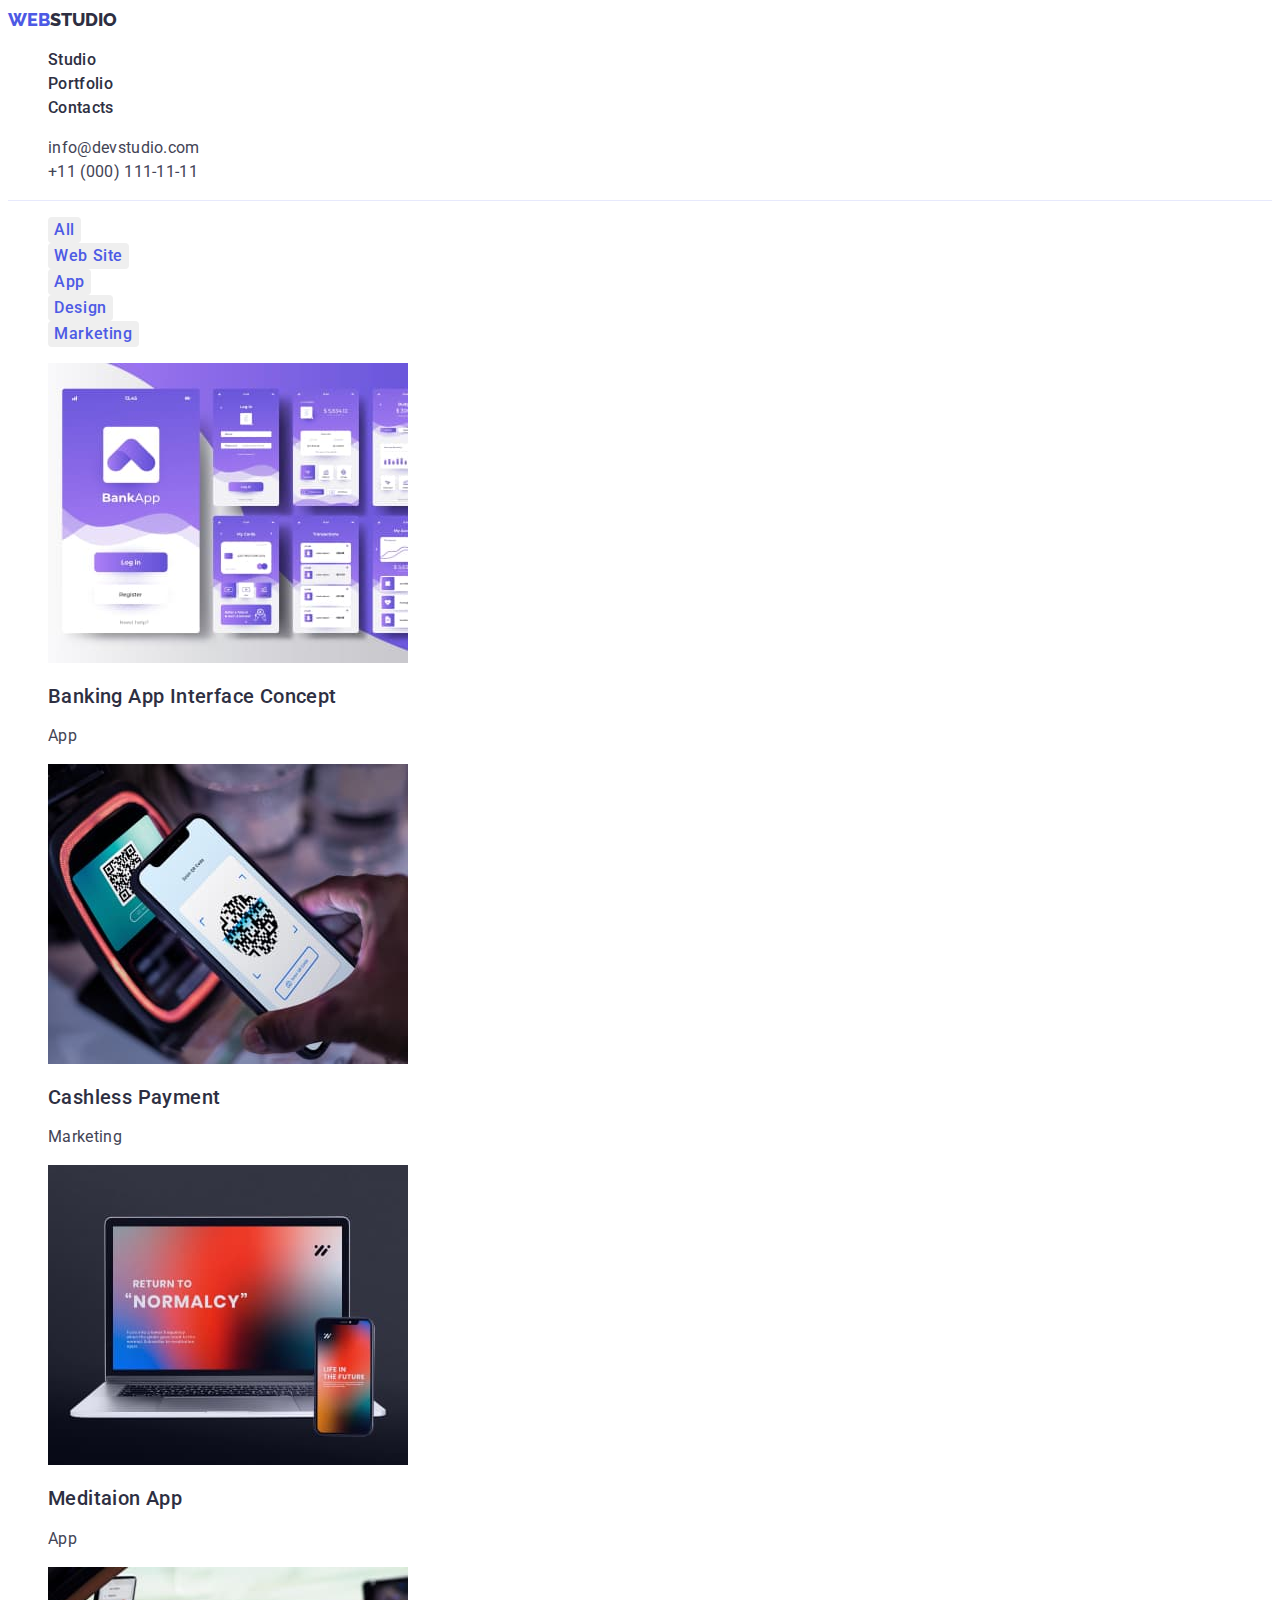
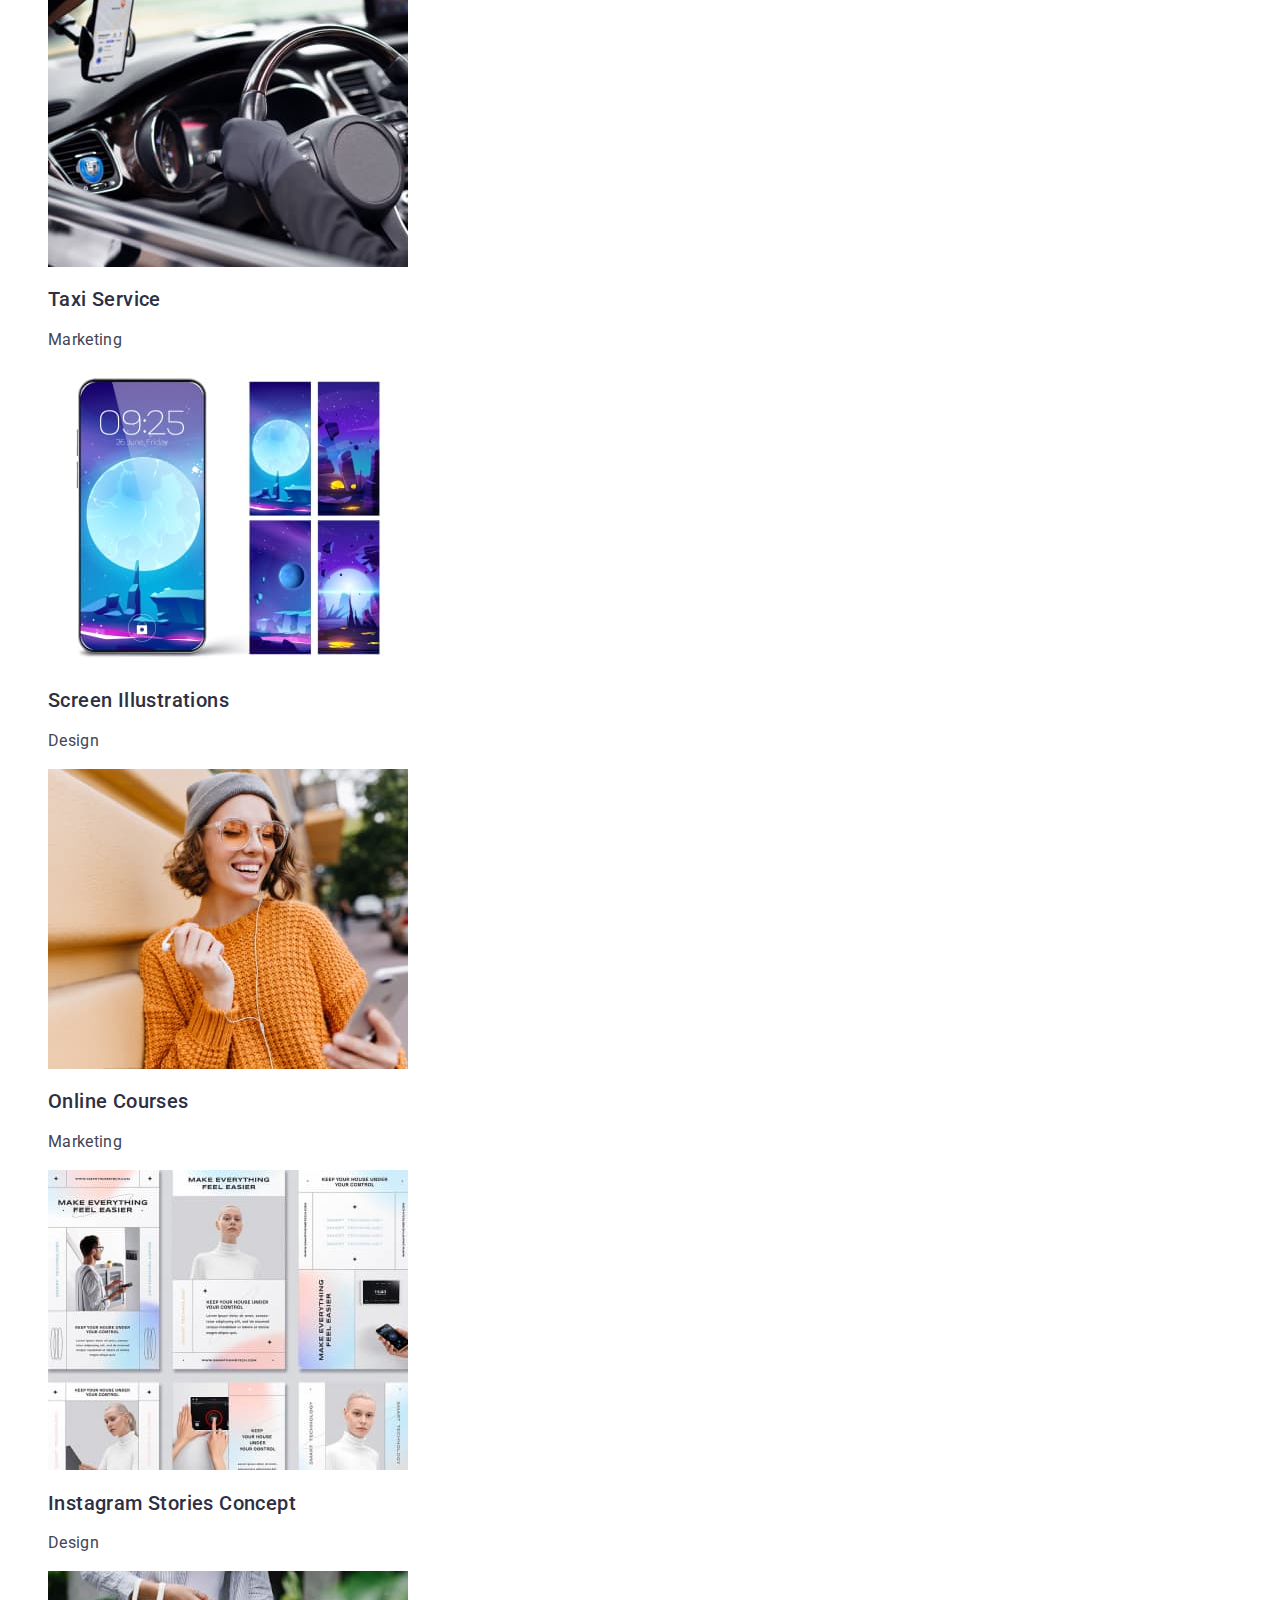
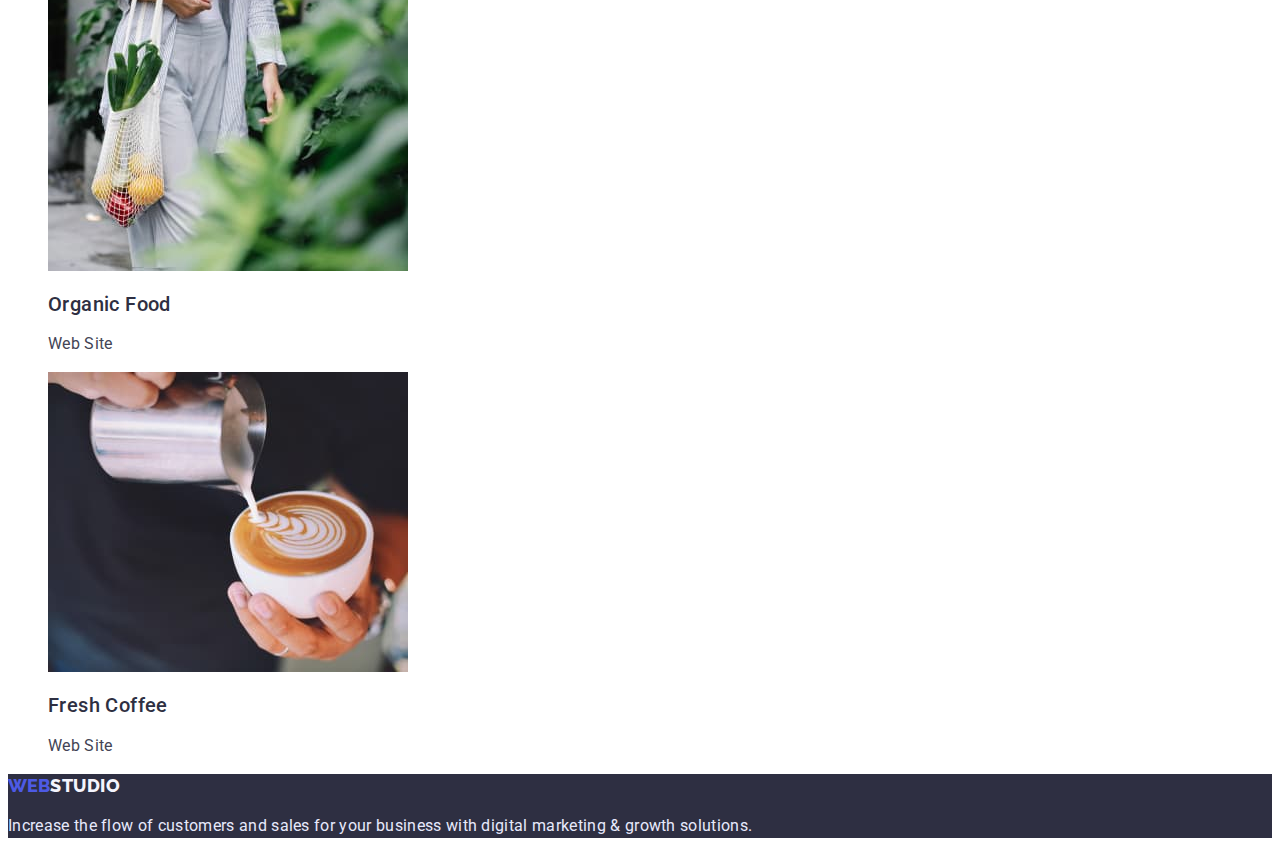
==== portfolio.html @ 705fbfa9 "Initial commit" ====
<!DOCTYPE html>
<html lang="en">
  <head>
    <meta charset="UTF-8" />
    <meta http-equiv="X-UA-Compatible" content="IE=edge" />
    <meta name="viewport" content="width=device-width, initial-scale=1.0" />

    <link rel="preconnect" href="https://fonts.googleapis.com" />
    <link rel="preconnect" href="https://fonts.gstatic.com" crossorigin />
    <link
      href="https://fonts.googleapis.com/css2?family=Raleway:wght@800&family=Roboto:wght@400;500;700;900&display=swap"
      rel="stylesheet"
    />
    <link rel="stylesheet" href="./css/styles.css" />
    <title>Portfolio</title>
  </head>
  <body>
    <header class="header-border">
      <nav>
        <a href="./index.html" class="logo-web"
          >Web<span class="logo-studio-color">Studio</span></a
        >
        <ul class="header-list">
          <li>
            <a href="./index.html" class="header-link">Studio</a>
          </li>
          <li><a href="./portfolio.html" class="header-link">Portfolio</a></li>
          <li><a href="" class="header-link">Contacts</a></li>
        </ul>
      </nav>
      <address>
        <ul class="adress-list">
          <li>
            <a href="mailto:info@devstudio.com" class="adress-link"
              >info@devstudio.com</a
            >
          </li>
          <li>
            <a href="tel:+110001111111" class="adress-link"
              >+11 (000) 111-11-11</a
            >
          </li>
        </ul>
      </address>
    </header>
    <main>
      <section class="portfolio-section">
        <h1 class="visually-hidden">portfolio-main-page</h1>
        <ul class="portfolio-filtr">
          <li><button type="button" class="portfolio-button">All</button></li>
          <li>
            <button type="button" class="portfolio-button">Web Site</button>
          </li>
          <li><button type="button" class="portfolio-button">App</button></li>
          <li>
            <button type="button" class="portfolio-button">Design</button>
          </li>
          <li>
            <button type="button" class="portfolio-button">Marketing</button>
          </li>
        </ul>
        <!-- portfolio images -->
        <ul class="portfolio-images-list">
          <li>
            <a href="" class="portfolio-images">
              <img src="./images/banking-app.jpg" alt="BankApp" width="360" />
              <h2 class="card-title">Banking App Interface Concept</h2>
              <p class="article-text">App</p>
            </a>
          </li>
          <li>
            <a href="" class="portfolio-images">
              <img
                src="./images/cashless-payment.jpg"
                alt="PaymentApp"
                width="360"
              />
              <h2 class="card-title">Cashless Payment</h2>
              <p class="article-text">Marketing</p></a
            >
          </li>
          <li>
            <a href="" class="portfolio-images"
              ><img
                src="./images/Meditaion-app.jpg"
                alt="mobile-and-laptop-app"
                width="360"
              />
              <h2 class="card-title">Meditaion App</h2>
              <p class="article-text">App</p>
            </a>
          </li>
          <li>
            <a href="" class="portfolio-images">
              <img
                src="./images/taxi-service.jpg"
                alt="taxi-driver"
                width="360"
              />
              <h2 class="card-title">Taxi Service</h2>
              <p class="article-text">Marketing</p></a
            >
          </li>
          <li>
            <a href="" class="portfolio-images"
              ><img
                src="./images/screen-illustrations.jpg"
                alt="Illustrations"
                width="360"
              />
              <h2 class="card-title">Screen Illustrations</h2>
              <p class="article-text">Design</p></a
            >
          </li>
          <li>
            <a href="" class="portfolio-images">
              <img
                src="./images/online-courses.jpg"
                alt="happy woman"
                width="360"
              />
              <h2 class="card-title">Online Courses</h2>
              <p class="article-text">Marketing</p></a
            >
          </li>
          <li>
            <a href="" class="portfolio-images"
              ><img
                src="./images/instagram-stories.jpg"
                alt="stories-concept"
                width="360"
              />
              <h2 class="card-title">Instagram Stories Concept</h2>
              <p class="article-text">Design</p>
            </a>
          </li>
          <li>
            <a href="" class="portfolio-images"
              ><img
                src="./images/organic-food.jpg"
                alt="fresh-food"
                width="360"
              />
              <h2 class="card-title">Organic Food</h2>
              <p class="article-text">Web Site</p>
            </a>
          </li>
          <li>
            <a href="" class="portfolio-images"
              ><img
                src="./images/fresh-coffee.jpg"
                alt="fresh-coffee"
                width="360"
              />
              <h2 class="card-title">Fresh Coffee</h2>
              <p class="article-text">Web Site</p>
            </a>
          </li>
        </ul>
      </section>
    </main>
    <footer class="footer">
      <a href="./index.html" class="logo-web"
        >Web<span class="footer-logo-studio-color">Studio</span></a
      >
      <p class="footer-text">
        Increase the flow of customers and sales for your business with digital
        marketing & growth solutions.
      </p>
    </footer>
  </body>
</html>
---- css/styles.css ----
:root{ --body-bg-color:#FFFFFF; 
    --main-text-color:#2E2F42;
    --text-color:#434455;
    --brand-color:#4D5AE5;
    --hover-color:#404BBF;
    --border-color:#E7E9FC;
    --white-text-color: #E7E9FC;
    --second-background-color:#2E2F42;
    --our-team-bg-color:#F4F4FD;
    --brand-color-white:#F4F4FD;
}

.header-border{
    border-bottom: 1px solid var(--border-color);}
.logo-studio-color{color:var(--main-text-color);}
.logo-web{ font-family: 'Raleway',sans-serif;
    font-weight: 800;
    font-size: 18px;
    line-height: 1.33;
    color:var(--brand-color);
text-decoration: none;
text-transform: uppercase;}

.header-link {
    font-weight: 500;
    font-size: 16px;
    line-height:1.5;
letter-spacing: 0.02em;
color:var(--main-text-color);
 text-decoration: none;
}
.header-list{
    list-style-type: none;
}
.header-link:hover,:focus{color:var(--hover-color);}
/* main styles */
body{background-color:var(--body-bg-color);
    color:var(--main-text-color);
    font-family: 'Roboto', sans-serif;

}
.adress-link{
    font-style: normal;
    text-decoration: none;
    font-weight:400;
    font-size:16px;
    line-height:1.5;
color:var(--text-color);
letter-spacing: 0.02em;
}
.adress-list{list-style-type: none;}

.adress-link:hover,:focus{color:var(--hover-color);}

.portfolio-filtr{
list-style: none;
}
.portfolio-button{ font-family: inherit;
        font-weight: 500;
        font-size: 16px;
        line-height: 1.5;
        color:var(--brand-color);
        border: 1px solid color:var(--border-color);
            border-radius:4px;
            letter-spacing: 0.04em;

 }
 .portfolio-button:hover{background-color:var(--hover-color);
color:var(--body-bg-color);
cursor: pointer;}
.portfolio-button:focus{ background-color: var(--hover-color);
    color: var(--body-bg-color)

}
.portfolio-images-list{ list-style: none;
}
.portfolio-images {
    background: var(--body-bg-color);
    width: 360px;
    letter-spacing: 0.02em;
    text-decoration: none;
    
}

.footer{background-color: var(--second-background-color);
   
}
.footer-text{
    font-size: 16px;
    line-height:1.5;
letter-spacing: 0.02em;
color: var(--white-text-color);}
.footer-logo-studio-color{
    font-family: 'Raleway'sans-serif;
        font-weight: 800;
        font-size: 18px;
        line-height: 1.16;
        letter-spacing: 0.03em;
            text-transform: uppercase;
            color:var(--brand-color-white)
}
.social-links:hover{color:var(--hover-color);}
.hero-section{
    font-weight: 700;
    font-size: 56px;
    line-height:1.07;
color:var(--body-bg-color);
letter-spacing: 0.02em;
background:var(--second-background-color);
}
.order-button{
    background-color:var(--brand-color);
    border-radius: 4px;
    font-weight: 500;
        font-size: 16px;
        line-height:1.5;
        color: var(--body-bg-color);
        cursor: pointer;
        font-family: inherit;

}
.order-button:hover{background: var(--hover-color);}
.section-items{list-style: none;}
.card-title{font-weight: 500;
    font-size: 20px;
    line-height:1.2;
letter-spacing: 0.02em;
color:var(--main-text-color);

}
.article-text{
        font-size: 16px;
        line-height:1.5;
        color:var(--text-color);
        letter-spacing: 0.02em;
        
}
.section-title{
    font-weight: 700;
        font-size: 36px;
        line-height: 1.11;
        text-transform: capitalize;
        letter-spacing: 0.02em;
}
.section-our-team{ background-color:var(--our-team-bg-color)}
.team-items{
    background-color: var(--body-bg-color);
    box-shadow: 0px 1px 6px rgba(46, 47, 66, 0.08), 0px 1px 1px rgba(46, 47, 66, 0.16), 0px 2px 1px rgba(46, 47, 66, 0.08);
        border-radius: 0px 0px 4px 4px;
}
.visually-hidden{
position: absolute;
    white-space: nowrap;
    width: 1px;
    height: 1px;
    overflow: hidden;
    border: 0;
    padding: 0;
    clip: rect(0 0 0 0);
    clip-path: inset(50%);
    margin: -1px;
}
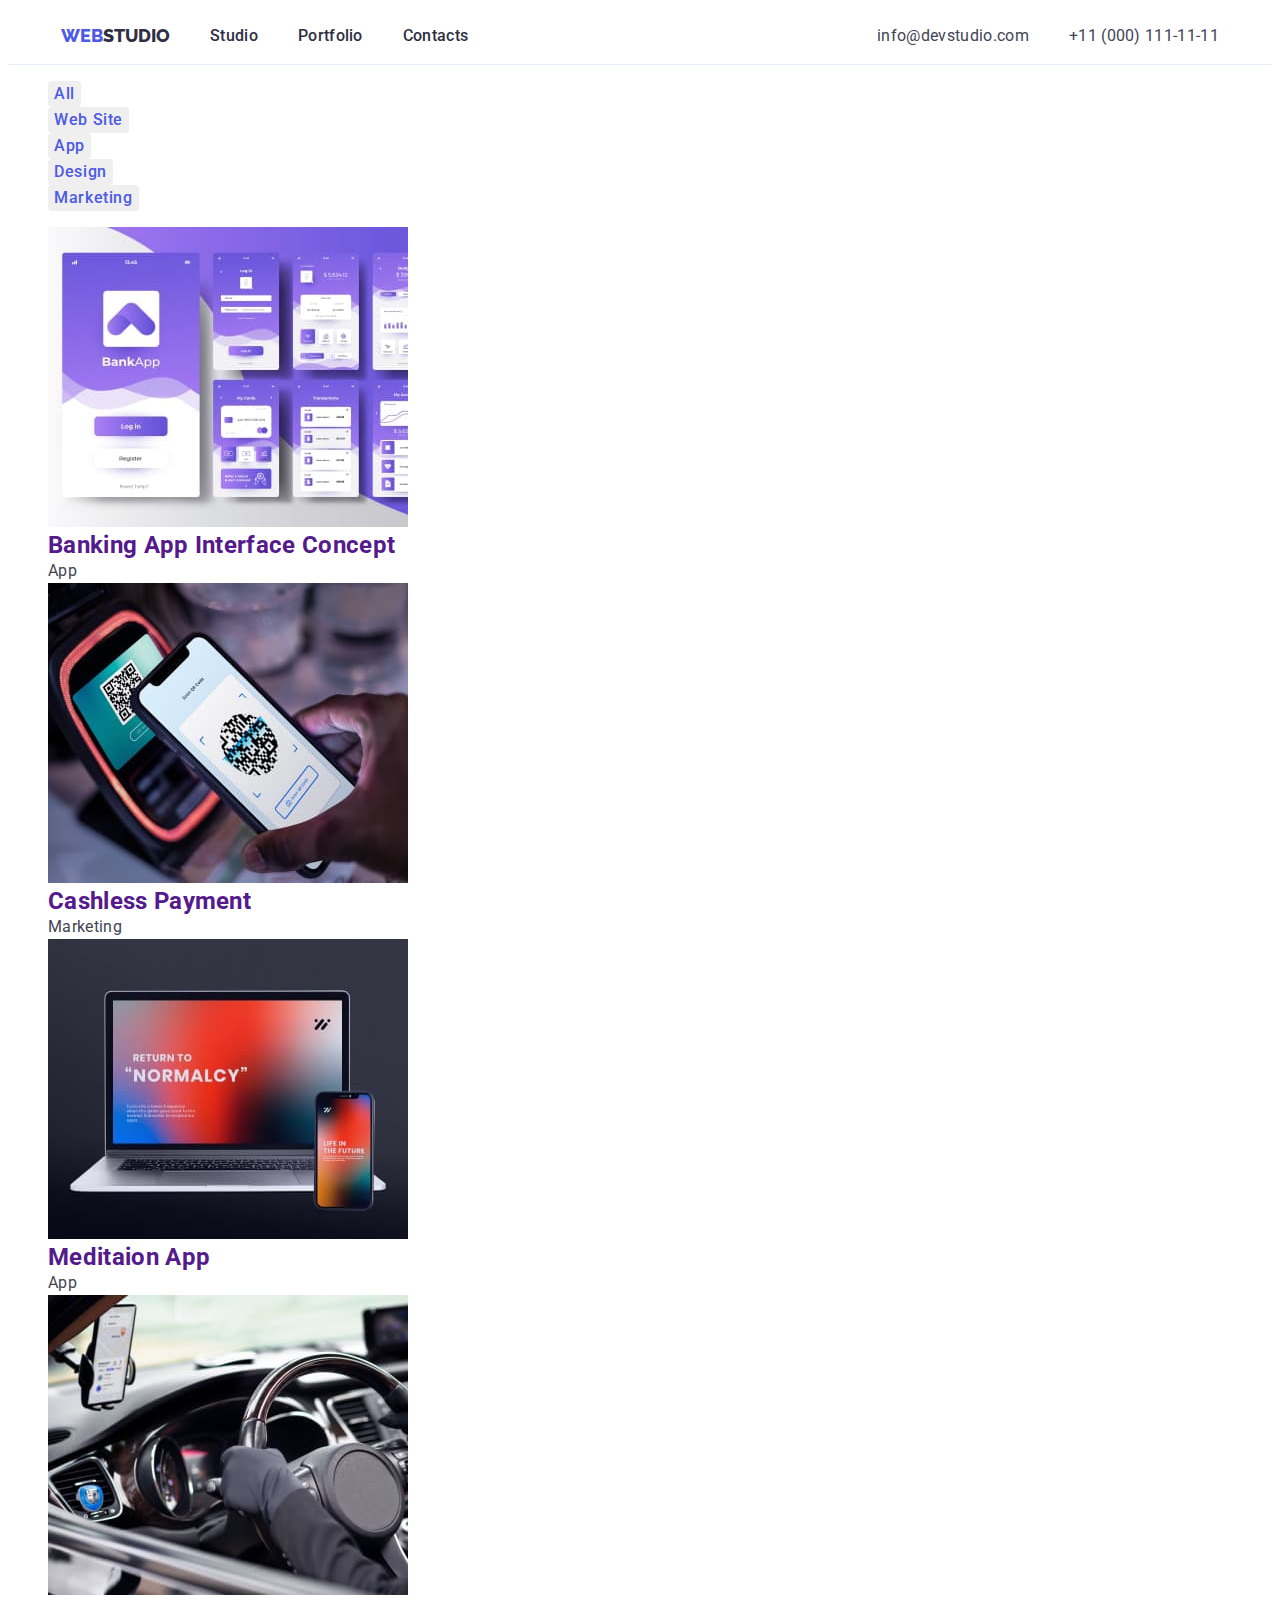
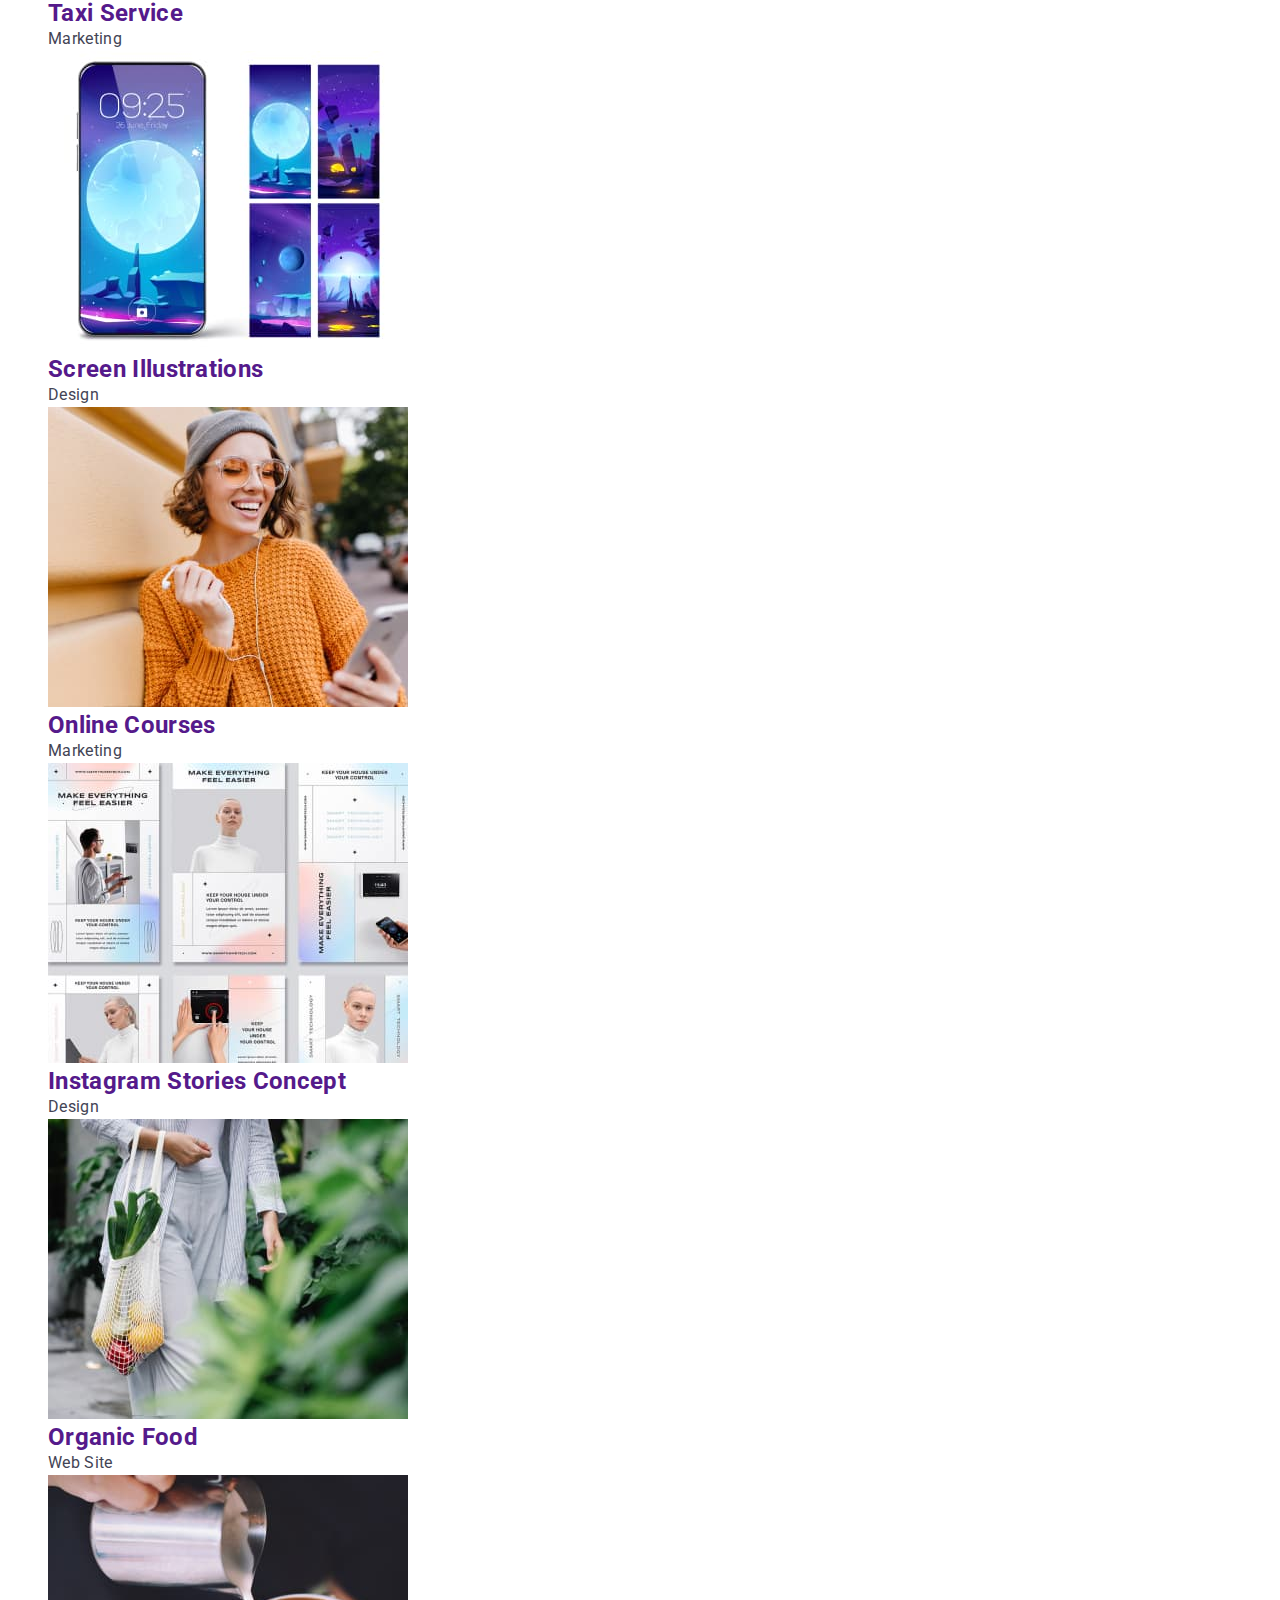
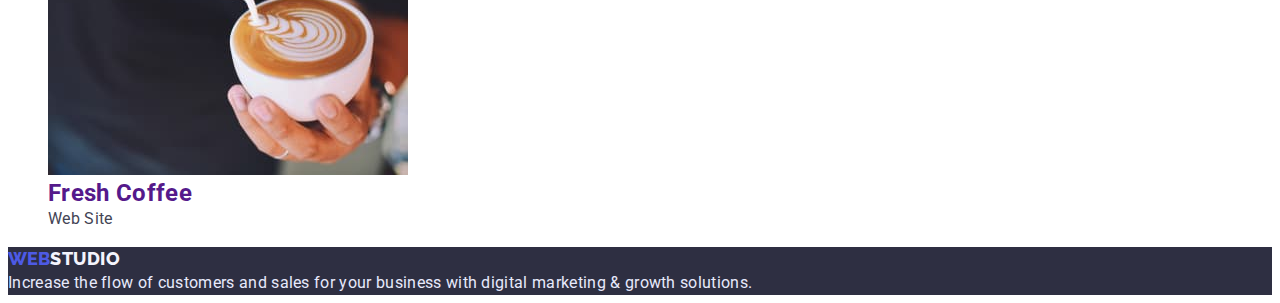
==== commit 464eab84: "new" ====
--- a/portfolio.html
+++ b/portfolio.html
@@ -11,37 +11,41 @@
       href="https://fonts.googleapis.com/css2?family=Raleway:wght@800&family=Roboto:wght@400;500;700;900&display=swap"
       rel="stylesheet"
     />
+    <link
+      rel="stylesheet"
+      href="https://cdnjs.cloudflare.com/ajax/libs/modern-normalize/1.1.0/modern-normalize.min.css"
+      integrity="sha512-wpPYUAdjBVSE4KJnH1VR1HeZfpl1ub8YT/NKx4PuQ5NmX2tKuGu6U/JRp5y+Y8XG2tV+wKQpNHVUX03MfMFn9Q=="
+      crossorigin="anonymous"
+      referrerpolicy="no-referrer"
+    />
     <link rel="stylesheet" href="./css/styles.css" />
     <title>Portfolio</title>
   </head>
   <body>
     <header class="header-border">
-      <nav>
-        <a href="./index.html" class="logo-web"
+      <nav class="container main-nav"> 
+                <a href="./index.html" class="logo-web"
           >Web<span class="logo-studio-color">Studio</span></a
         >
         <ul class="header-list">
-          <li>
+          <li class="item">
             <a href="./index.html" class="header-link">Studio</a>
           </li>
-          <li><a href="./portfolio.html" class="header-link">Portfolio</a></li>
-          <li><a href="" class="header-link">Contacts</a></li>
+          <li class="item"><a href="./portfolio.html" class="header-link">Portfolio</a></li>
+          <li class="item"><a href="" class="header-link">Contacts</a></li>
         </ul>
+        <!-- <address class="adress-link"> -->
+          <ul class="adress-list">
+            <li class="item">
+              <a href="mailto:info@devstudio.com" class="adress-link">info@devstudio.com</a>
+            </li>
+            <li class="item">
+              <a href="tel:+110001111111" class="adress-link">+11 (000) 111-11-11</a>
+            </li>
+          </ul>
+        <!-- </address> -->
       </nav>
-      <address>
-        <ul class="adress-list">
-          <li>
-            <a href="mailto:info@devstudio.com" class="adress-link"
-              >info@devstudio.com</a
-            >
-          </li>
-          <li>
-            <a href="tel:+110001111111" class="adress-link"
-              >+11 (000) 111-11-11</a
-            >
-          </li>
-        </ul>
-      </address>
+      
     </header>
     <main>
       <section class="portfolio-section">
--- a/css/styles.css
+++ b/css/styles.css
@@ -9,7 +9,16 @@
     --our-team-bg-color:#F4F4FD;
     --brand-color-white:#F4F4FD;
 }
-
+h1,h2,h3,h4,h4,h6,p,a{
+    margin:0;
+}
+.container{
+    width: 1158px;
+    margin: 0 auto;
+    padding-left: 15px;
+    padding-right: 15px;
+
+}
 .header-border{
     border-bottom: 1px solid var(--border-color);}
 .logo-studio-color{color:var(--main-text-color);}
@@ -22,16 +31,36 @@
 text-transform: uppercase;}
 
 .header-link {
+   
     font-weight: 500;
     font-size: 16px;
     line-height:1.5;
 letter-spacing: 0.02em;
 color:var(--main-text-color);
  text-decoration: none;
+
 }
 .header-list{
+    display:flex;
     list-style-type: none;
 }
+.header-list .item:not(:last-child){
+
+    margin-right:40px;
+}
+
+.adress-list .item:not(:last-child) {
+
+    margin-right: 40px;
+}
+/* main nav */
+.main-nav{
+    display: flex;
+    align-items: center;
+}
+
+
+
 .header-link:hover,:focus{color:var(--hover-color);}
 /* main styles */
 body{background-color:var(--body-bg-color);
@@ -48,7 +77,14 @@
 color:var(--text-color);
 letter-spacing: 0.02em;
 }
-.adress-list{list-style-type: none;}
+.adress-list{
+    display: flex;
+    list-style-type: none;
+        margin-left:auto;}
+
+    /* .adress-list .item{
+        margin-right: 20px;
+    } */
 
 .adress-link:hover,:focus{color:var(--hover-color);}
 
@@ -60,11 +96,9 @@
         font-size: 16px;
         line-height: 1.5;
         color:var(--brand-color);
-        border: 1px solid color:var(--border-color);
+         border: 1px solid color var(--border-color);
             border-radius:4px;
-            letter-spacing: 0.04em;
-
- }
+            letter-spacing:0.04em;}
  .portfolio-button:hover{background-color:var(--hover-color);
 color:var(--body-bg-color);
 cursor: pointer;}
@@ -100,13 +134,24 @@
             color:var(--brand-color-white)
 }
 .social-links:hover{color:var(--hover-color);}
-.hero-section{
+.hero .container {
+
+        width: 1158px;
+        margin: 0 auto;
+        padding-left: 15px;
+        padding-right: 15px;
+            text-align: center;
+
+    
+}
+.hero-title{
     font-weight: 700;
     font-size: 56px;
     line-height:1.07;
 color:var(--body-bg-color);
-letter-spacing: 0.02em;
+letter-spacing: 2%;
 background:var(--second-background-color);
+margin-bottom: 48px;
 }
 .order-button{
     background-color:var(--brand-color);
@@ -120,8 +165,8 @@
 
 }
 .order-button:hover{background: var(--hover-color);}
-.section-items{list-style: none;}
-.card-title{font-weight: 500;
+.main-list{list-style: none;}
+.list-title{font-weight: 500;
     font-size: 20px;
     line-height:1.2;
 letter-spacing: 0.02em;
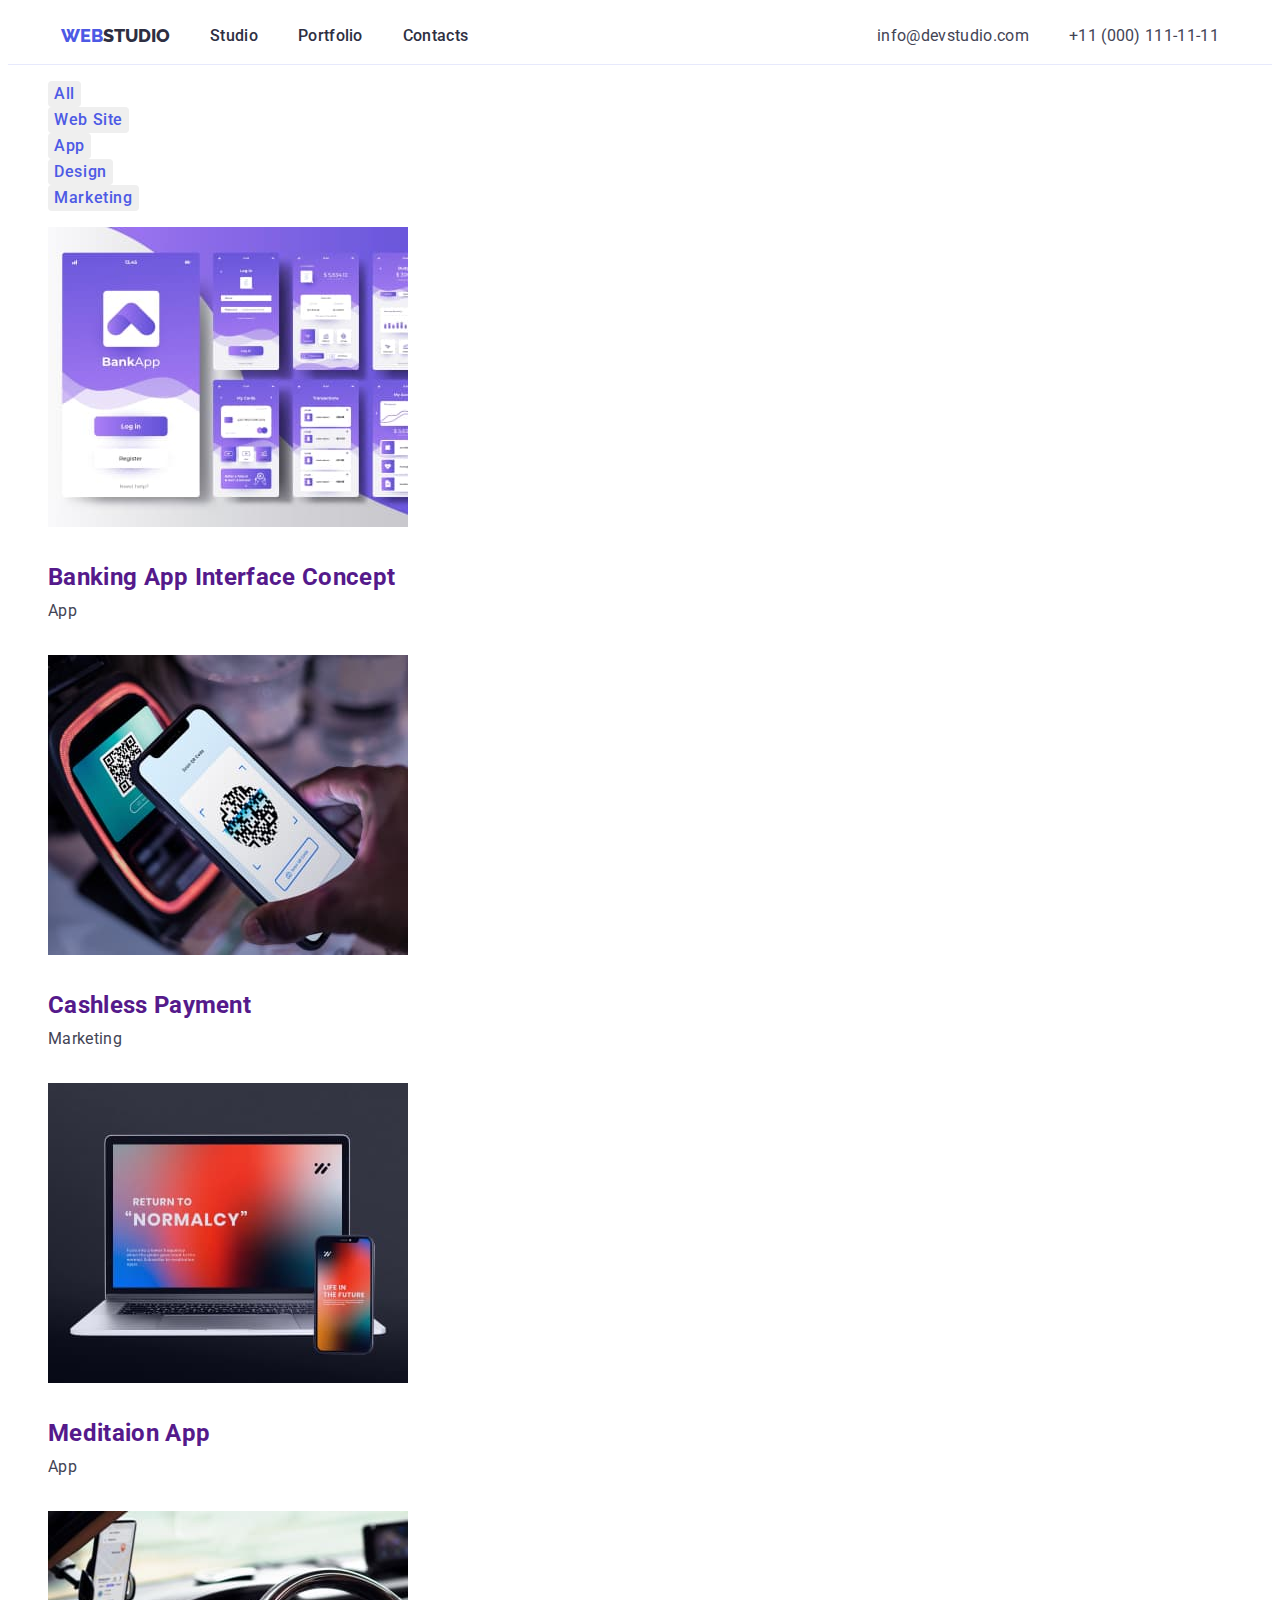
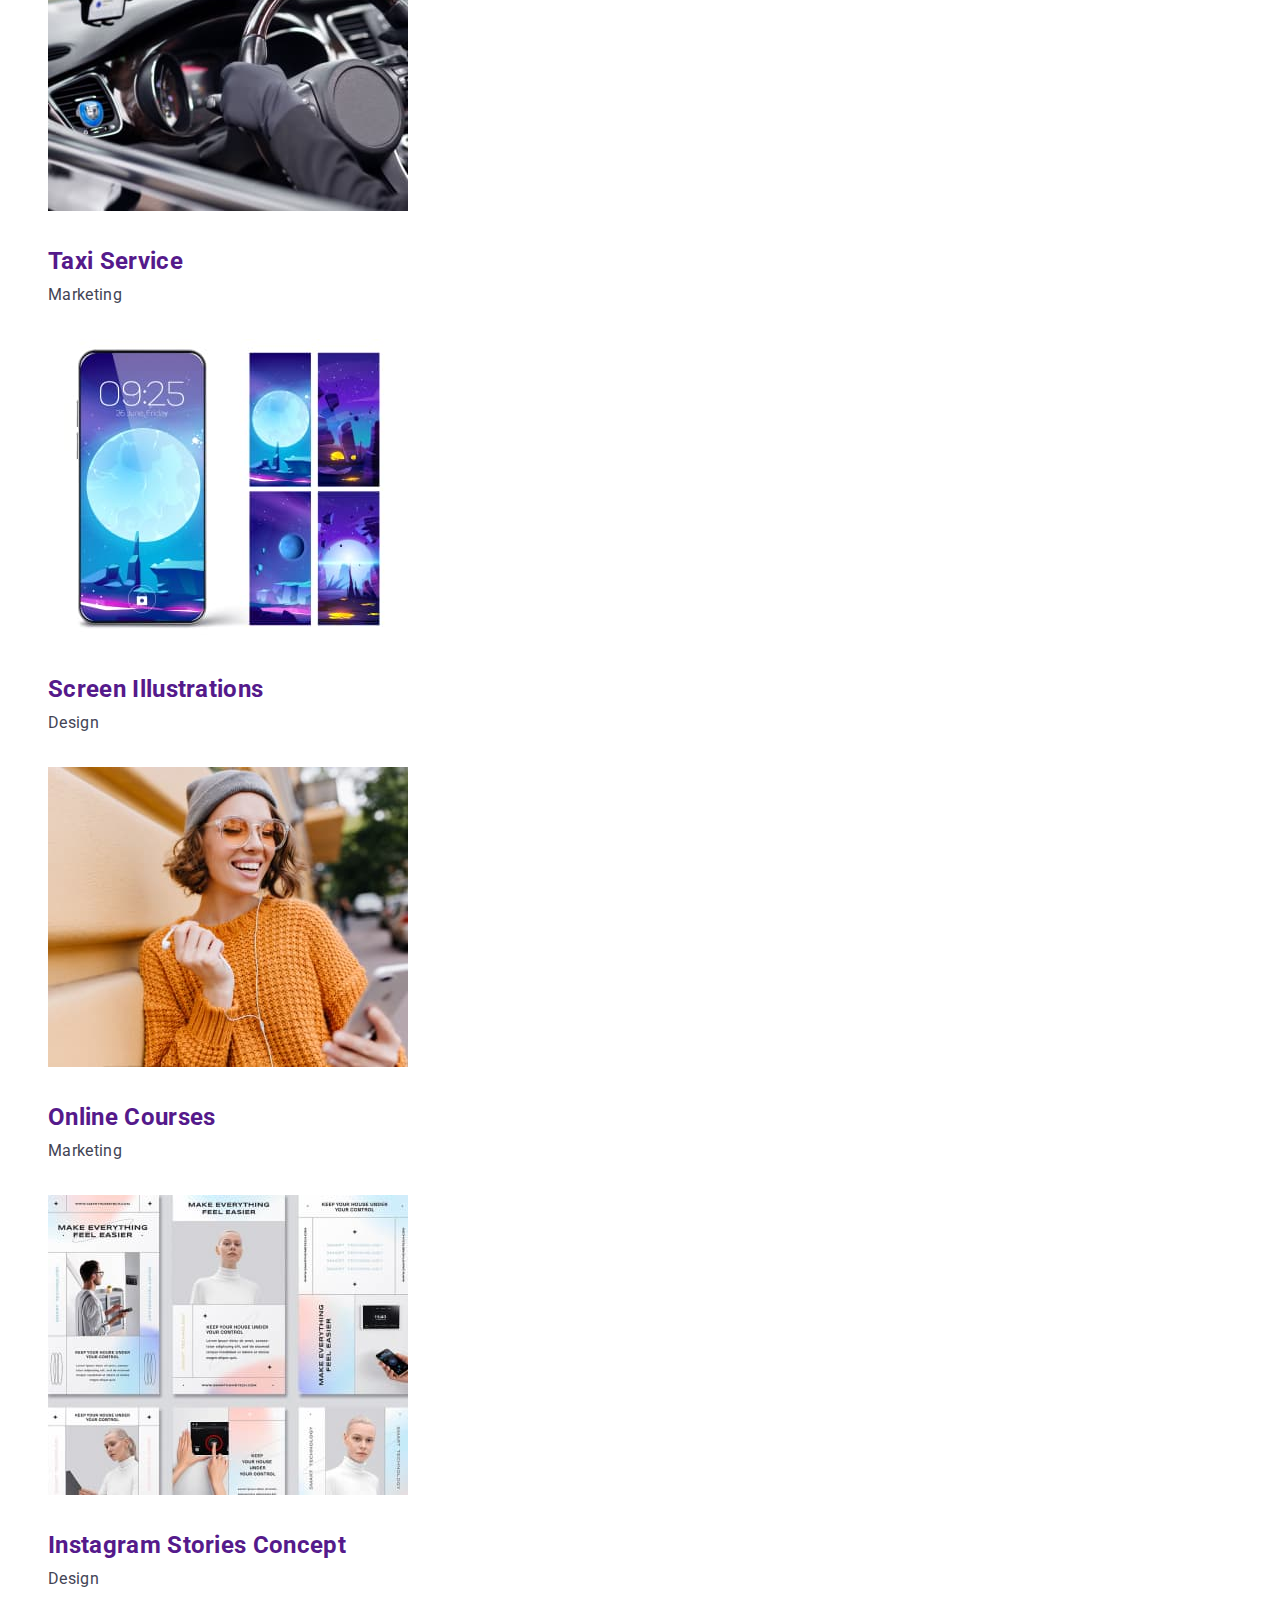
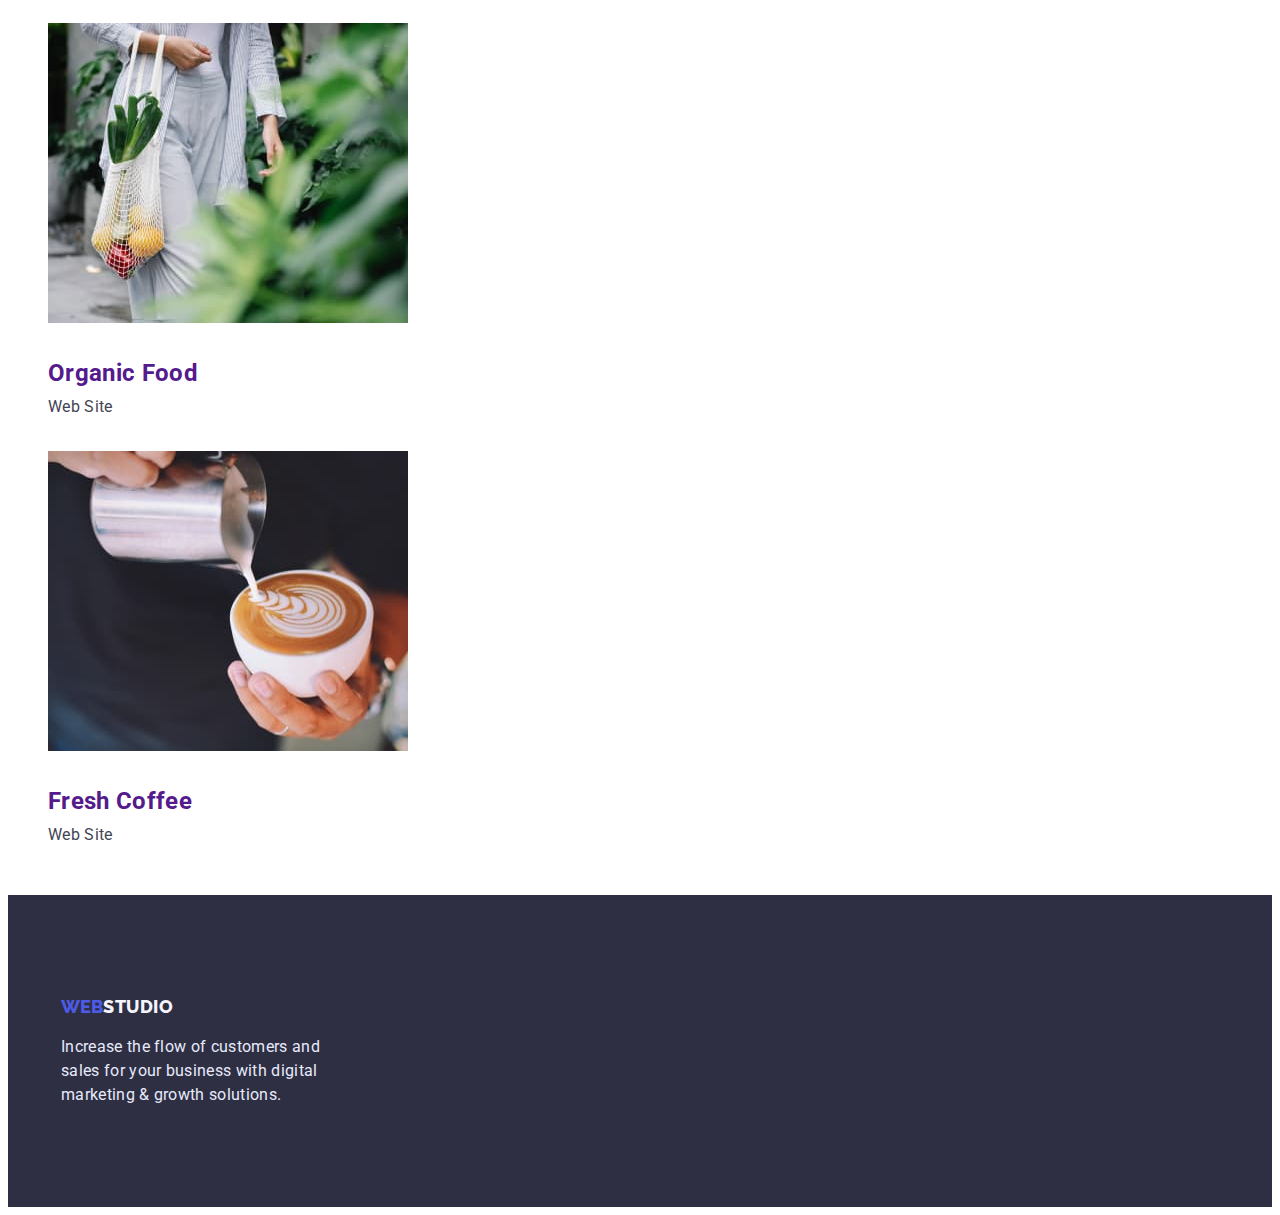
==== commit 0cbda574: "with css styles" ====
--- a/portfolio.html
+++ b/portfolio.html
@@ -163,14 +163,18 @@
         </ul>
       </section>
     </main>
-    <footer class="footer">
-      <a href="./index.html" class="logo-web"
+    <footer>
+      <section class="footer-section">
+        <div class="footer container">
+        <a href="./index.html" class="footer-logo"
         >Web<span class="footer-logo-studio-color">Studio</span></a
       >
       <p class="footer-text">
         Increase the flow of customers and sales for your business with digital
         marketing & growth solutions.
       </p>
+      </div>
+      </section>
     </footer>
   </body>
 </html>
--- a/css/styles.css
+++ b/css/styles.css
@@ -116,14 +116,28 @@
     
 }
 
-.footer{background-color: var(--second-background-color);
+.footer-section{background-color: var(--second-background-color);
    
 }
 .footer-text{
+    width: 264px;
     font-size: 16px;
     line-height:1.5;
 letter-spacing: 0.02em;
-color: var(--white-text-color);}
+color: var(--white-text-color);
+padding-bottom: 100px;}
+.footer-logo{ 
+    display: block;
+    padding-top:100px;
+    padding-bottom: 16px;
+    font-family: 'Raleway', sans-serif;
+    font-weight: 800;
+    font-size: 18px;
+    line-height: 1.33;
+    color: var(--brand-color);
+    text-decoration: none;
+    text-transform: uppercase;
+}
 .footer-logo-studio-color{
     font-family: 'Raleway'sans-serif;
         font-weight: 800;
@@ -134,6 +148,7 @@
             color:var(--brand-color-white)
 }
 .social-links:hover{color:var(--hover-color);}
+.hero{background: var(--second-background-color);}
 .hero .container {
 
         width: 1158px;
@@ -150,8 +165,7 @@
     line-height:1.07;
 color:var(--body-bg-color);
 letter-spacing: 2%;
-background:var(--second-background-color);
-margin-bottom: 48px;
+padding-top: 188px;
 }
 .order-button{
     background-color:var(--brand-color);
@@ -162,16 +176,52 @@
         color: var(--body-bg-color);
         cursor: pointer;
         font-family: inherit;
+        margin-top: 48px;
+        margin-bottom: 188px;
+        padding: 16px 32px;
 
 }
 .order-button:hover{background: var(--hover-color);}
-.main-list{list-style: none;}
+.main-section{
+    padding-top:120px;
+
+}
+.main-list{list-style: none;
+display: flex;
+margin: 0;
+padding:0;
+}
+.list-item{width:264px;
+}
+.list-item:not(:last-child){
+    margin-right: 24px;
+}
+
 .list-title{font-weight: 500;
     font-size: 20px;
     line-height:1.2;
 letter-spacing: 0.02em;
 color:var(--main-text-color);
-
+}
+
+.section-title{text-align: center;
+padding-top: 120px;}
+.section-list{ display:flex;
+    list-style: none;
+ margin:0;
+ padding: 72px 0 120px 0;
+
+}
+
+.section-list .item:not(:last-child){
+    margin-right:24px;
+}
+.section-items{
+    display: flex;
+    list-style: none;
+}
+.section-items:not(:last-child){
+    margin-right:24px;
 }
 .article-text{
         font-size: 16px;
@@ -188,11 +238,29 @@
         letter-spacing: 0.02em;
 }
 .section-our-team{ background-color:var(--our-team-bg-color)}
+.team-list{display: flex;
+    list-style: none;
+    margin:0;
+    padding: 72px 0 120px 0;
+    /* padding-top: 72px;
+    padding-bottom: 120px; */
+}
+
 .team-items{
     background-color: var(--body-bg-color);
     box-shadow: 0px 1px 6px rgba(46, 47, 66, 0.08), 0px 1px 1px rgba(46, 47, 66, 0.16), 0px 2px 1px rgba(46, 47, 66, 0.08);
         border-radius: 0px 0px 4px 4px;
-}
+       
+        text-align: center;
+       
+       
+}
+.team-items:not(:last-child){
+margin-right: 24px;
+}
+.card-title{padding-top:32px ;}
+.article-text{padding-top: 8px;
+    padding-bottom: 32px;}
 .visually-hidden{
 position: absolute;
     white-space: nowrap;
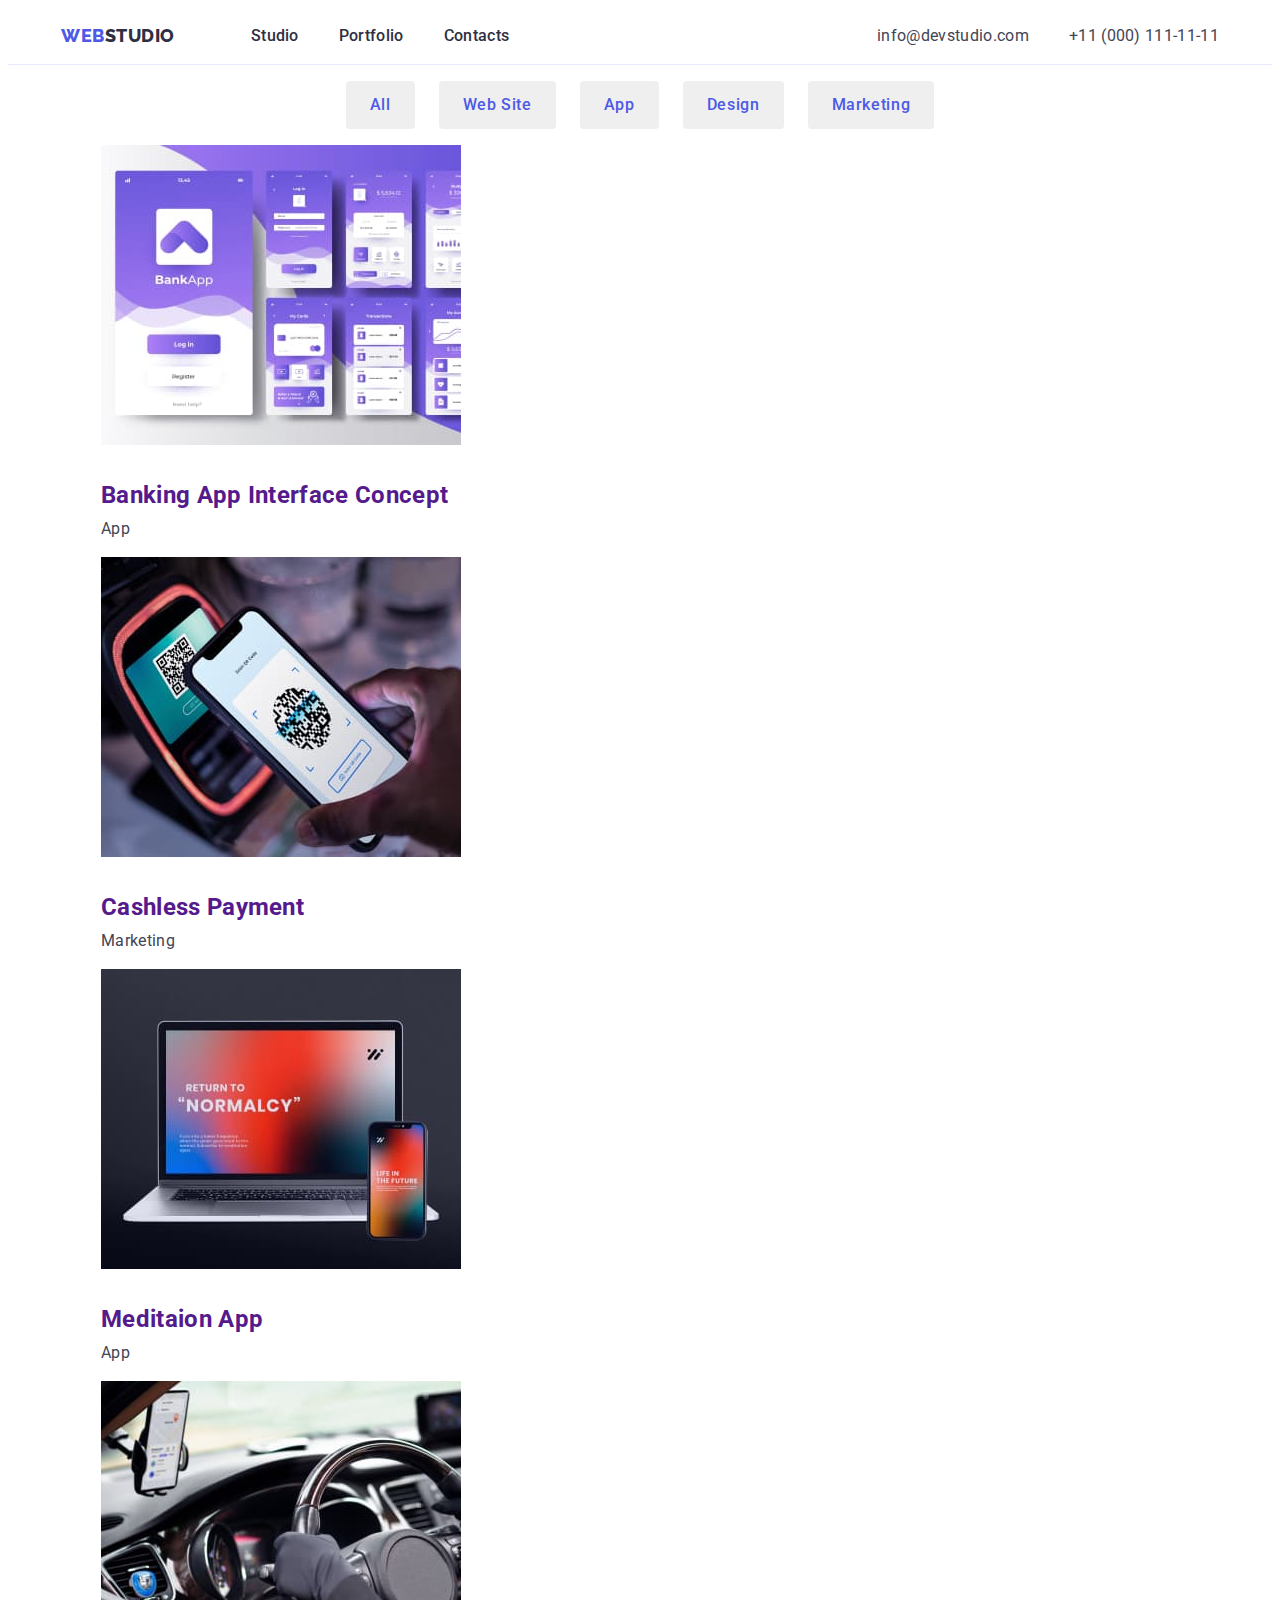
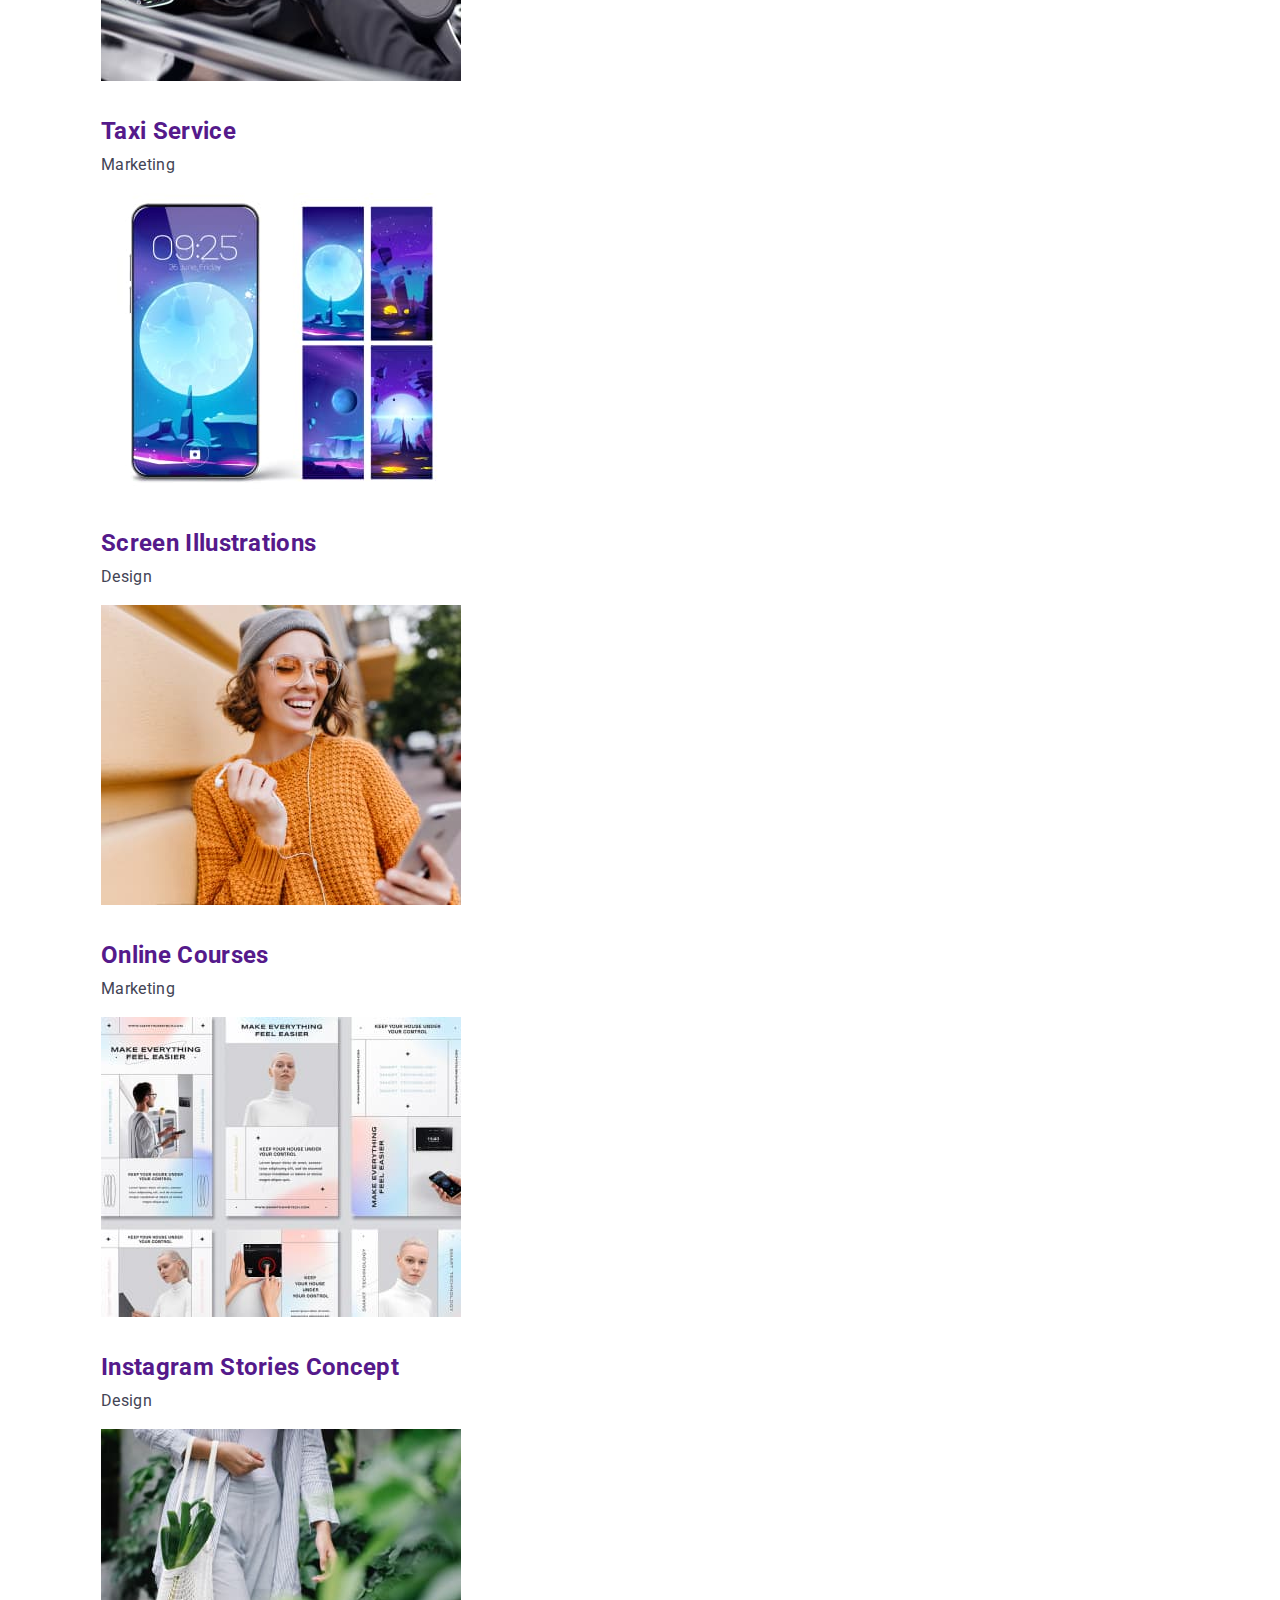
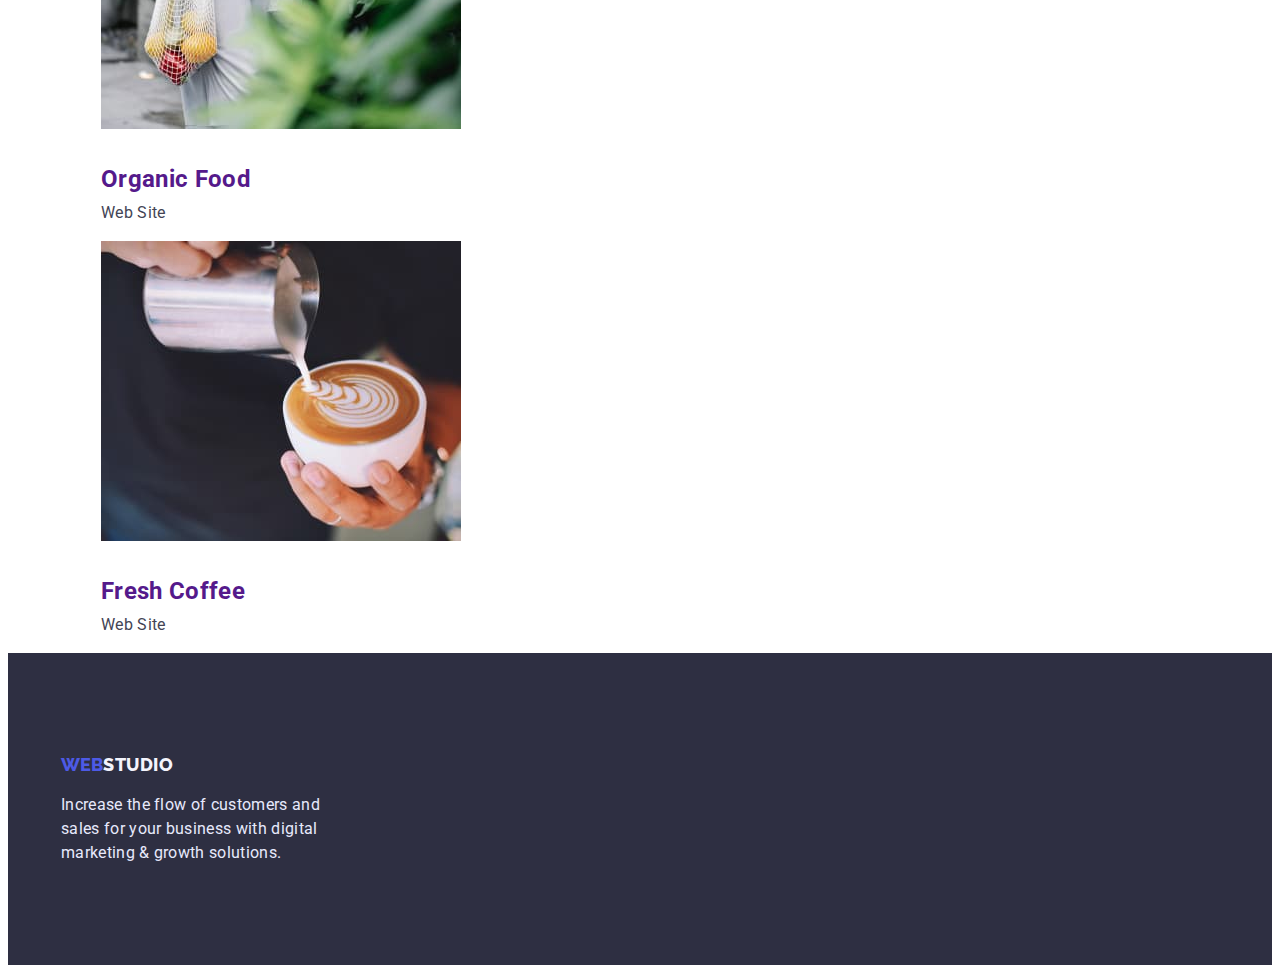
==== commit 40ee402a: "edytowane" ====
--- a/portfolio.html
+++ b/portfolio.html
@@ -47,19 +47,19 @@
       </nav>
       
     </header>
-    <main>
+    <main class="main container">
       <section class="portfolio-section">
         <h1 class="visually-hidden">portfolio-main-page</h1>
         <ul class="portfolio-filtr">
-          <li><button type="button" class="portfolio-button">All</button></li>
-          <li>
+          <li class="portfolio-item"><button type="button" class="portfolio-button">All</button></li>
+          <li class="portfolio-item">
             <button type="button" class="portfolio-button">Web Site</button>
           </li>
-          <li><button type="button" class="portfolio-button">App</button></li>
-          <li>
+          <li class="portfolio-item"><button type="button" class="portfolio-button">App</button></li>
+          <li class="portfolio-item">
             <button type="button" class="portfolio-button">Design</button>
           </li>
-          <li>
+          <li class="portfolio-item">
             <button type="button" class="portfolio-button">Marketing</button>
           </li>
         </ul>
--- a/css/styles.css
+++ b/css/styles.css
@@ -9,16 +9,22 @@
     --our-team-bg-color:#F4F4FD;
     --brand-color-white:#F4F4FD;
 }
-h1,h2,h3,h4,h4,h6,p,a{
-    margin:0;
-}
+body {
+    background-color: var(--body-bg-color);
+    color: var(--main-text-color);
+    font-family: 'Roboto', sans-serif;
+
+}
+
 .container{
     width: 1158px;
     margin: 0 auto;
-    padding-left: 15px;
-    padding-right: 15px;
-
-}
+    padding-left:15px;
+    padding-right:15px;
+
+}
+/* header */
+
 .header-border{
     border-bottom: 1px solid var(--border-color);}
 .logo-studio-color{color:var(--main-text-color);}
@@ -27,47 +33,48 @@
     font-size: 18px;
     line-height: 1.33;
     color:var(--brand-color);
+    letter-spacing: 0.03em;
 text-decoration: none;
-text-transform: uppercase;}
+text-transform: uppercase;
+margin-right:76px;}
+
+.header-section{
+    display: flex;
+    align-items: center;
+}
 
 .header-link {
-   
     font-weight: 500;
     font-size: 16px;
     line-height:1.5;
 letter-spacing: 0.02em;
 color:var(--main-text-color);
  text-decoration: none;
-
+padding: 24px 0;
 }
 .header-list{
     display:flex;
     list-style-type: none;
-}
+   padding: 0;
+}
+
 .header-list .item:not(:last-child){
-
-    margin-right:40px;
-}
-
+ margin-right: 40px;
+    }
+.adress-section{
+    margin-left:auto;
+
+}
 .adress-list .item:not(:last-child) {
 
-    margin-right: 40px;
-}
-/* main nav */
+   margin-right:40px;
+}
 .main-nav{
     display: flex;
     align-items: center;
 }
-
-
-
 .header-link:hover,:focus{color:var(--hover-color);}
-/* main styles */
-body{background-color:var(--body-bg-color);
-    color:var(--main-text-color);
-    font-family: 'Roboto', sans-serif;
-
-}
+
 .adress-link{
     font-style: normal;
     text-decoration: none;
@@ -76,20 +83,24 @@
     line-height:1.5;
 color:var(--text-color);
 letter-spacing: 0.02em;
+padding: 24px 0;
 }
 .adress-list{
     display: flex;
     list-style-type: none;
         margin-left:auto;}
 
-    /* .adress-list .item{
-        margin-right: 20px;
-    } */
-
 .adress-link:hover,:focus{color:var(--hover-color);}
 
+
+
+/* Portfolio page */
 .portfolio-filtr{
+    display: flex;
+    justify-content: center;
 list-style: none;
+padding: 0;
+
 }
 .portfolio-button{ font-family: inherit;
         font-weight: 500;
@@ -98,7 +109,13 @@
         color:var(--brand-color);
          border: 1px solid color var(--border-color);
             border-radius:4px;
-            letter-spacing:0.04em;}
+            letter-spacing:0.04em;
+        padding: 12px 24px;
+    }
+    .portfolio-item:not(:last-child){
+        margin-right: 24px;  
+    }
+
  .portfolio-button:hover{background-color:var(--hover-color);
 color:var(--body-bg-color);
 cursor: pointer;}
@@ -115,9 +132,10 @@
     text-decoration: none;
     
 }
-
+/* Footer */
 .footer-section{background-color: var(--second-background-color);
-   
+   padding-top: 100px;
+   padding-bottom: 100px;
 }
 .footer-text{
     width: 264px;
@@ -125,11 +143,11 @@
     line-height:1.5;
 letter-spacing: 0.02em;
 color: var(--white-text-color);
-padding-bottom: 100px;}
+margin-top:16px;
+margin-bottom: 0;
+margin-right: auto;}
 .footer-logo{ 
     display: block;
-    padding-top:100px;
-    padding-bottom: 16px;
     font-family: 'Raleway', sans-serif;
     font-weight: 800;
     font-size: 18px;
@@ -147,17 +165,16 @@
             text-transform: uppercase;
             color:var(--brand-color-white)
 }
-.social-links:hover{color:var(--hover-color);}
-.hero{background: var(--second-background-color);}
-.hero .container {
-
-        width: 1158px;
-        margin: 0 auto;
-        padding-left: 15px;
-        padding-right: 15px;
-            text-align: center;
-
-    
+/* .social-links:hover{color:var(--hover-color);} */
+
+
+/* Hero Section */
+
+.hero-section{background: var(--second-background-color);}
+.hero{
+    text-align: center;
+padding-top:188px;
+padding-bottom: 188px;
 }
 .hero-title{
     font-weight: 700;
@@ -165,7 +182,8 @@
     line-height:1.07;
 color:var(--body-bg-color);
 letter-spacing: 2%;
-padding-top: 188px;
+width: 496px;
+margin:0 auto;
 }
 .order-button{
     background-color:var(--brand-color);
@@ -177,19 +195,21 @@
         cursor: pointer;
         font-family: inherit;
         margin-top: 48px;
-        margin-bottom: 188px;
         padding: 16px 32px;
 
 }
 .order-button:hover{background: var(--hover-color);}
+
+/* Main Section */
+
 .main-section{
-    padding-top:120px;
-
+padding-top: 120px;
 }
 .main-list{list-style: none;
 display: flex;
-margin: 0;
-padding:0;
+margin:0;
+padding: 0;
+
 }
 .list-item{width:264px;
 }
@@ -202,65 +222,98 @@
     line-height:1.2;
 letter-spacing: 0.02em;
 color:var(--main-text-color);
-}
-
-.section-title{text-align: center;
-padding-top: 120px;}
-.section-list{ display:flex;
-    list-style: none;
- margin:0;
- padding: 72px 0 120px 0;
-
-}
-
-.section-list .item:not(:last-child){
-    margin-right:24px;
-}
-.section-items{
-    display: flex;
-    list-style: none;
-}
-.section-items:not(:last-child){
-    margin-right:24px;
-}
-.article-text{
-        font-size: 16px;
-        line-height:1.5;
-        color:var(--text-color);
-        letter-spacing: 0.02em;
-        
-}
-.section-title{
+margin:0;
+}
+.article-text {
+    font-size:16px;
+    line-height: 1.5;
+    color: var(--text-color);
+    letter-spacing: 0.02em;
+margin-top:8px;
+
+
+}
+
+/* What are we doing section*/
+.examples-section{
+    padding-top:120px ;
+    padding-bottom: 120px;
+}
+.examples-section-title{text-align: center;
+    margin:0;
     font-weight: 700;
         font-size: 36px;
         line-height: 1.11;
         text-transform: capitalize;
         letter-spacing: 0.02em;
 }
-.section-our-team{ background-color:var(--our-team-bg-color)}
+.examples-list{ display:flex;
+    list-style: none;
+ margin-top:72px;
+ margin-bottom: 0;
+ padding: 0;
+
+}
+.examples-images{
+    display: block;
+    row-gap:24px;
+}
+.examples-list .item:not(:last-child){
+    margin-right:24px;
+}
+.section-items{
+    display: flex;
+    list-style: none;
+}
+.section-items:not(:last-child){
+    margin-right:24px;
+}
+
+.team-title{
+    font-weight: 700;
+        font-size: 36px;
+        line-height: 1.11;
+        text-transform: capitalize;
+        letter-spacing: 0.02em;
+        text-align: center;
+        margin: 0;
+        ;
+}
+.section-our-team{ background-color:var(--our-team-bg-color);
+    padding-top: 120px;
+    padding-bottom: 120px;
+}
 .team-list{display: flex;
     list-style: none;
-    margin:0;
-    padding: 72px 0 120px 0;
-    /* padding-top: 72px;
-    padding-bottom: 120px; */
+    margin-top:72px;
+    padding: 0;
+    margin-bottom: 0;
 }
 
 .team-items{
     background-color: var(--body-bg-color);
     box-shadow: 0px 1px 6px rgba(46, 47, 66, 0.08), 0px 1px 1px rgba(46, 47, 66, 0.16), 0px 2px 1px rgba(46, 47, 66, 0.08);
         border-radius: 0px 0px 4px 4px;
-       
-        text-align: center;
-       
-       
+        text-align: center; 
+        padding-bottom: 32px;
 }
 .team-items:not(:last-child){
 margin-right: 24px;
 }
-.card-title{padding-top:32px ;}
-.article-text{padding-top: 8px;
-    padding-bottom: 32px;}
+.card-title{padding-top:32px;
+    margin:0;
+
+}
+.card-text{ 
+    font-family: 'Roboto';
+    font-weight: 400;
+    font-size: 16px;
+    line-height:1.5;
+    letter-spacing: 0.02em;
+    margin-top: 8px;
+    margin-bottom: 0;
+    color: var(--text-color);
+    }
 .visually-hidden{
 position: absolute;
     white-space: nowrap;
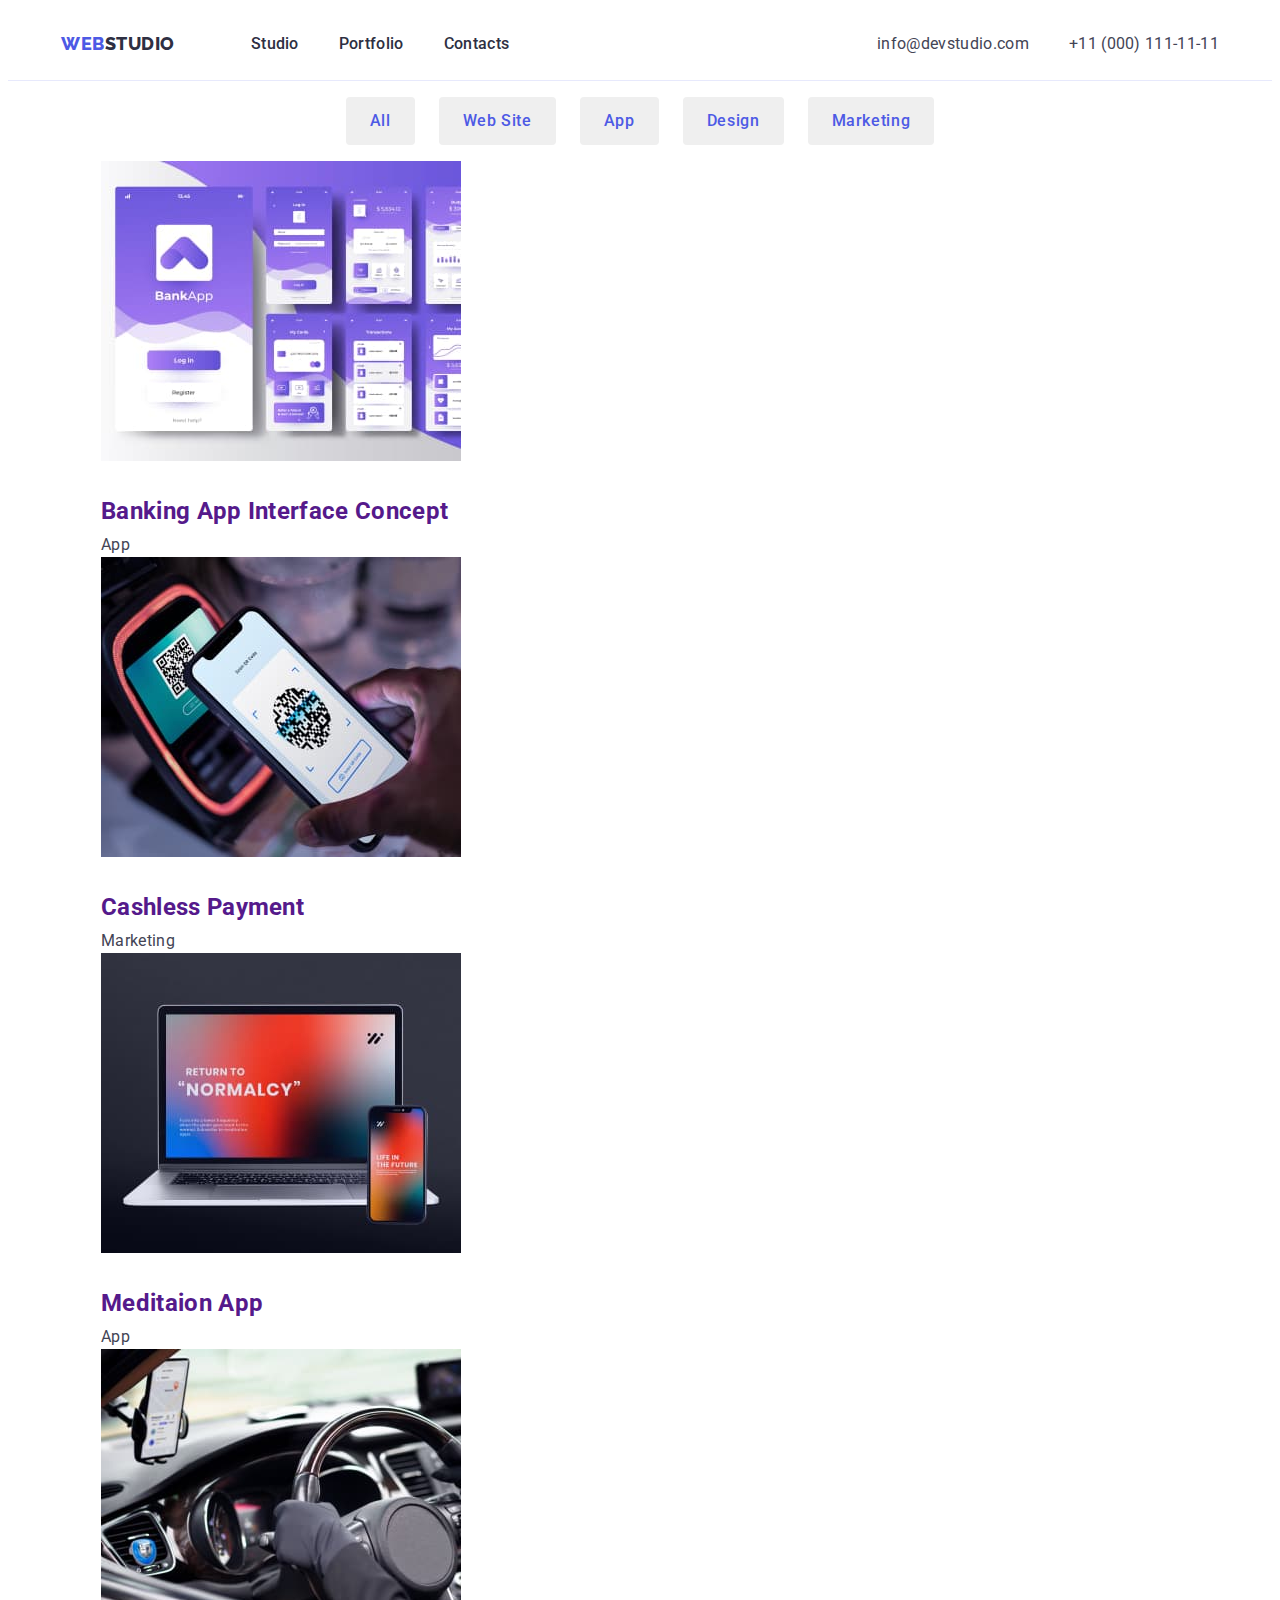
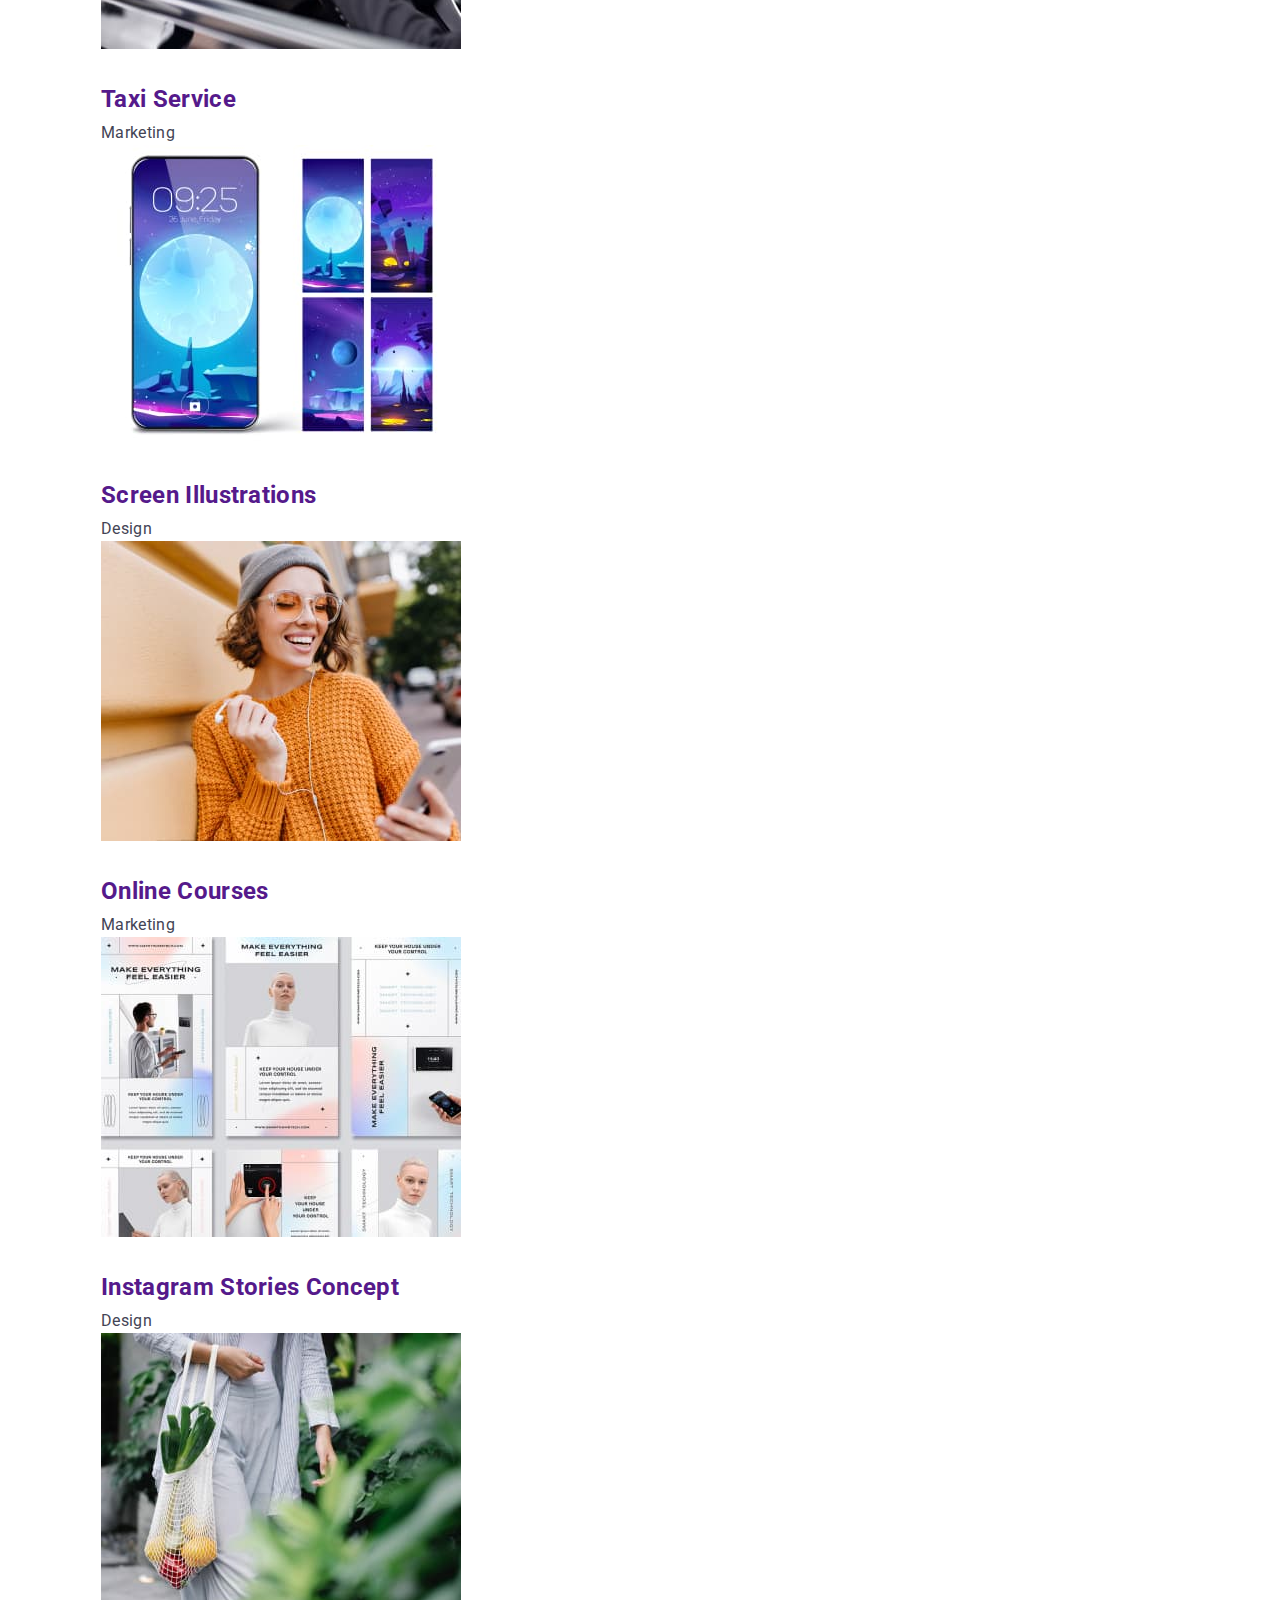
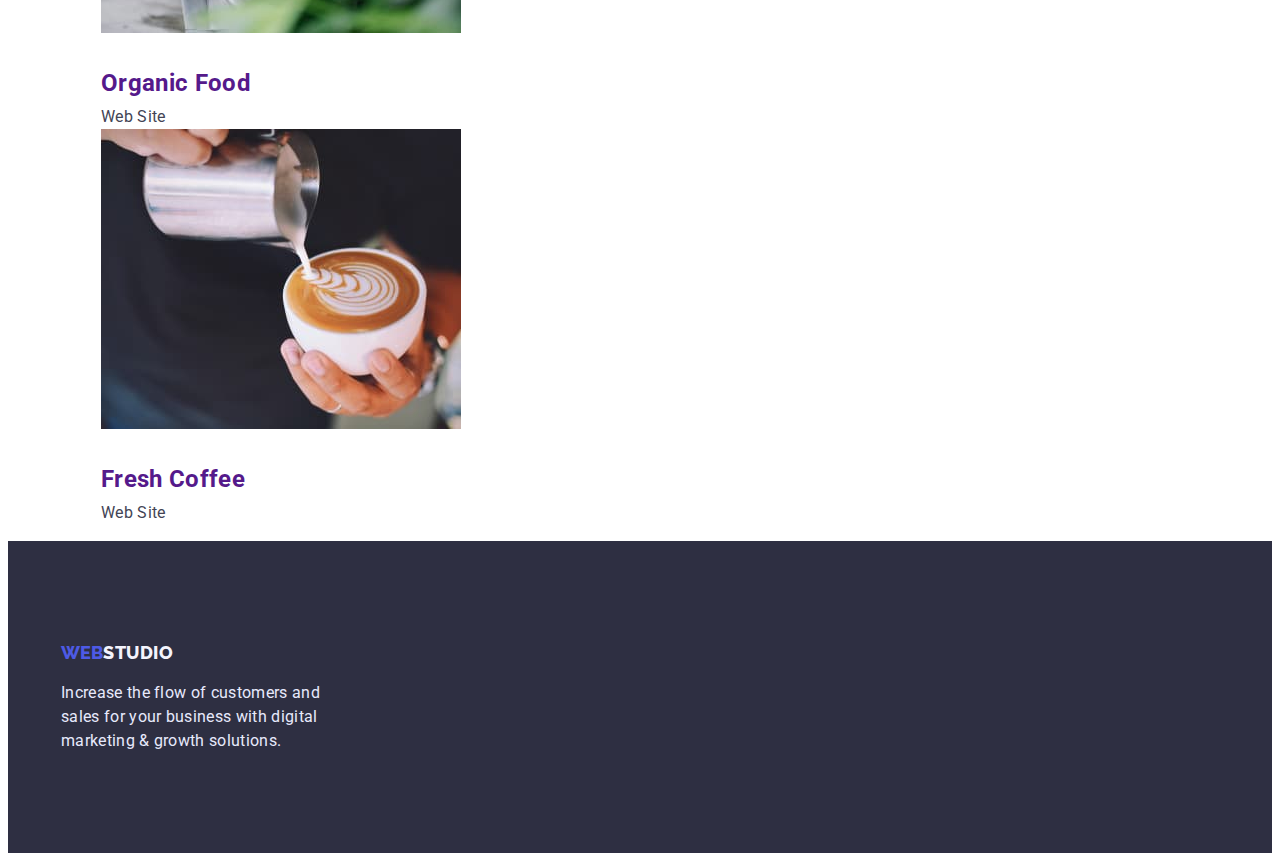
==== commit 9632619b: "index edit" ====
--- a/portfolio.html
+++ b/portfolio.html
@@ -23,29 +23,38 @@
   </head>
   <body>
     <header class="header-border">
-      <nav class="container main-nav"> 
-                <a href="./index.html" class="logo-web"
+      <div class="header-section container">
+        <!-- nav block -->
+        <a href="./index.html" class="logo-web"
           >Web<span class="logo-studio-color">Studio</span></a
         >
-        <ul class="header-list">
-          <li class="item">
-            <a href="./index.html" class="header-link">Studio</a>
-          </li>
-          <li class="item"><a href="./portfolio.html" class="header-link">Portfolio</a></li>
-          <li class="item"><a href="" class="header-link">Contacts</a></li>
-        </ul>
-        <!-- <address class="adress-link"> -->
+        <nav>
+          <ul class="header-list">
+            <li class="item">
+              <a href="./index.html" class="header-link">Studio</a>
+            </li>
+            <li class="item">
+              <a href="./portfolio.html" class="header-link">Portfolio</a>
+            </li>
+            <li class="item"><a href="" class="header-link">Contacts</a></li>
+          </ul>
+        </nav>
+        <address class="header-contacts">
           <ul class="adress-list">
             <li class="item">
-              <a href="mailto:info@devstudio.com" class="adress-link">info@devstudio.com</a>
+              <a href="mailto:info@devstudio.com" class="adress-link"
+                >info@devstudio.com</a
+              >
             </li>
             <li class="item">
-              <a href="tel:+110001111111" class="adress-link">+11 (000) 111-11-11</a>
+              <a href="tel:+110001111111" class="adress-link"
+                >+11 (000) 111-11-11</a
+              >
             </li>
           </ul>
-        <!-- </address> -->
-      </nav>
-      
+        </address>
+      </div>
+      <!-- Address block -->
     </header>
     <main class="main container">
       <section class="portfolio-section">
@@ -166,14 +175,14 @@
     <footer>
       <section class="footer-section">
         <div class="footer container">
-        <a href="./index.html" class="footer-logo"
-        >Web<span class="footer-logo-studio-color">Studio</span></a
-      >
-      <p class="footer-text">
-        Increase the flow of customers and sales for your business with digital
-        marketing & growth solutions.
-      </p>
-      </div>
+          <a href="./index.html" class="footer-logo"
+            >Web<span class="footer-logo-studio-color">Studio</span></a
+          >
+          <p class="footer-text">
+            Increase the flow of customers and sales for your business with
+            digital marketing & growth solutions.
+          </p>
+        </div>
       </section>
     </footer>
   </body>
--- a/css/styles.css
+++ b/css/styles.css
@@ -22,6 +22,9 @@
     padding-left:15px;
     padding-right:15px;
 
+}
+.section{
+    padding: 120px ;
 }
 /* header */
 
@@ -44,6 +47,7 @@
 }
 
 .header-link {
+    display: block;
     font-weight: 500;
     font-size: 16px;
     line-height:1.5;
@@ -56,17 +60,17 @@
     display:flex;
     list-style-type: none;
    padding: 0;
+   margin: 0;
 }
 
 .header-list .item:not(:last-child){
  margin-right: 40px;
     }
-.adress-section{
+.header-contacts{
     margin-left:auto;
-
+    
 }
 .adress-list .item:not(:last-child) {
-
    margin-right:40px;
 }
 .main-nav{
@@ -75,7 +79,7 @@
 }
 .header-link:hover,:focus{color:var(--hover-color);}
 
-.adress-link{
+.adress-link{ display: block;
     font-style: normal;
     text-decoration: none;
     font-weight:400;
@@ -88,7 +92,10 @@
 .adress-list{
     display: flex;
     list-style-type: none;
-        margin-left:auto;}
+   margin: 0;
+   padding: 0;
+    }
+
 
 .adress-link:hover,:focus{color:var(--hover-color);}
 
@@ -202,9 +209,7 @@
 
 /* Main Section */
 
-.main-section{
-padding-top: 120px;
-}
+
 .main-list{list-style: none;
 display: flex;
 margin:0;
@@ -230,6 +235,7 @@
     color: var(--text-color);
     letter-spacing: 0.02em;
 margin-top:8px;
+margin-bottom: 0;
 
 
 }
@@ -240,7 +246,8 @@
     padding-bottom: 120px;
 }
 .examples-section-title{text-align: center;
-    margin:0;
+    margin-top:120px;
+    margin-bottom: 0;
     font-weight: 700;
         font-size: 36px;
         line-height: 1.11;
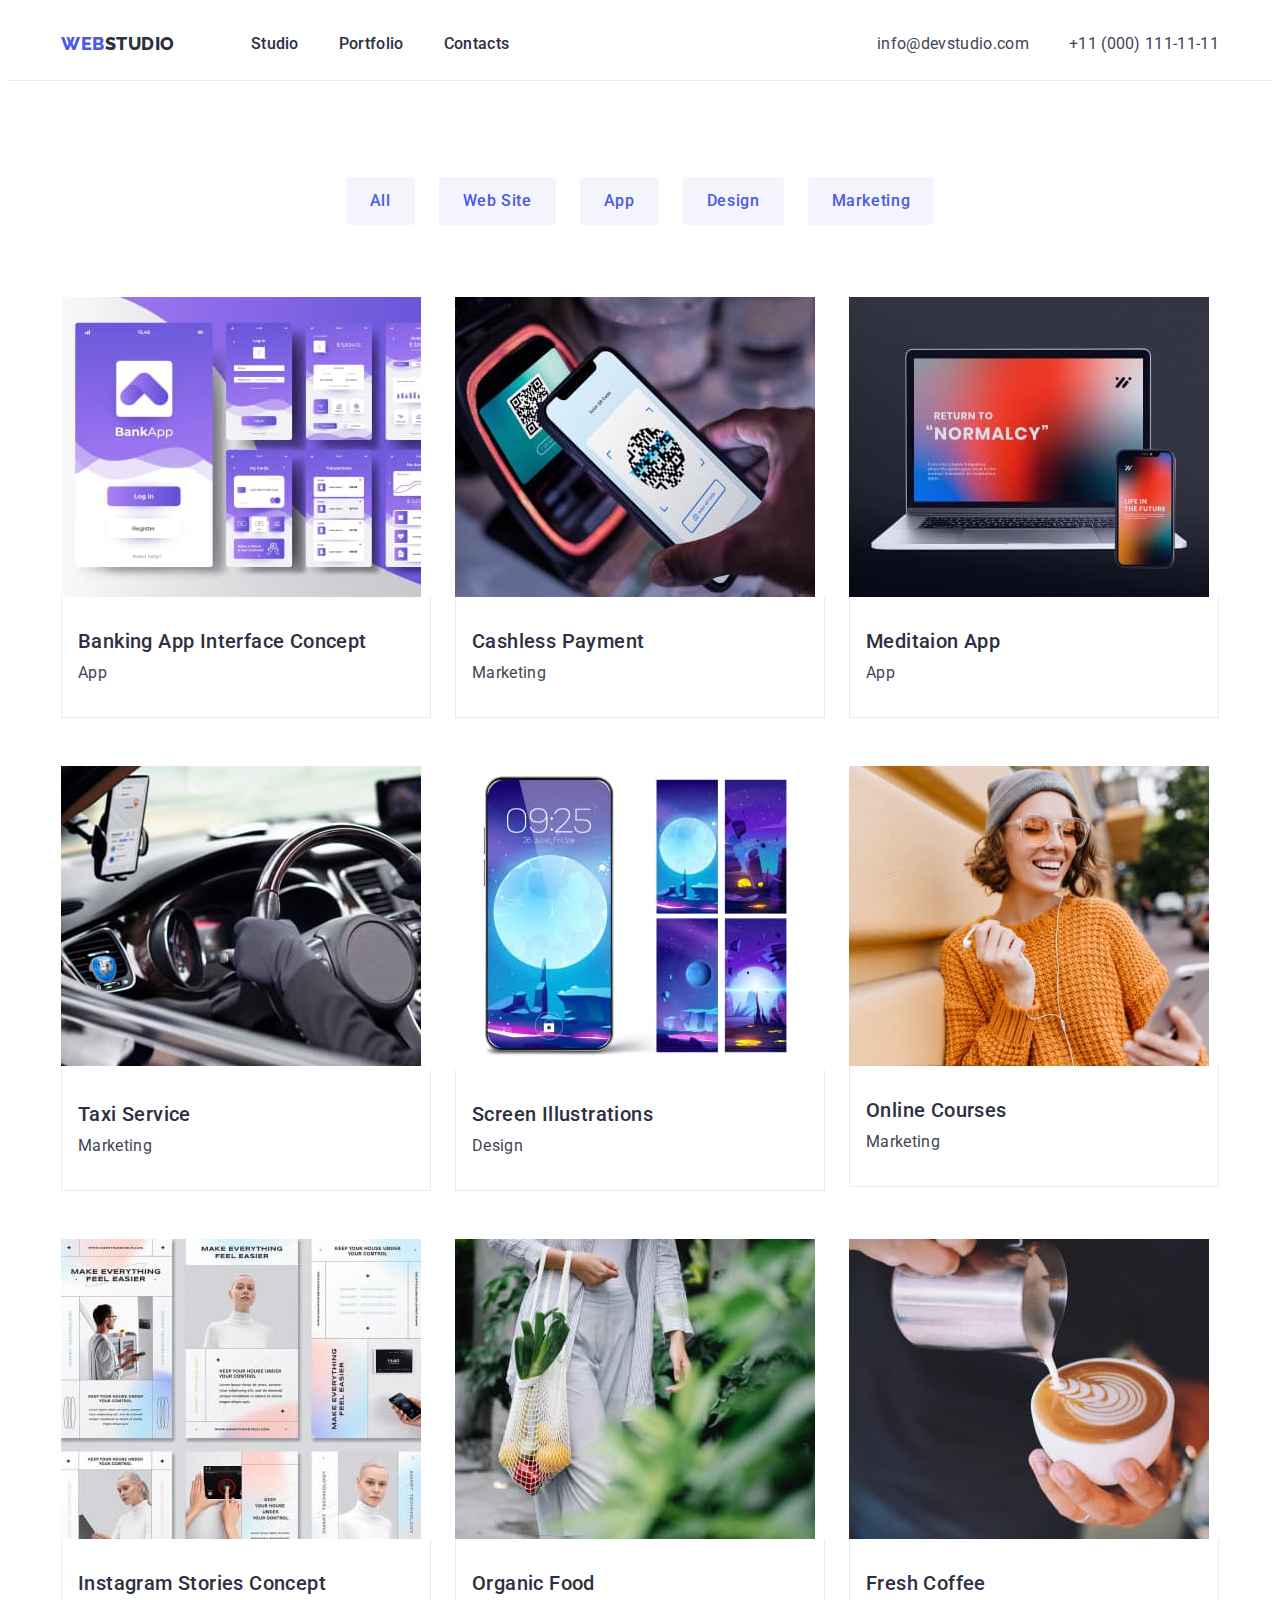
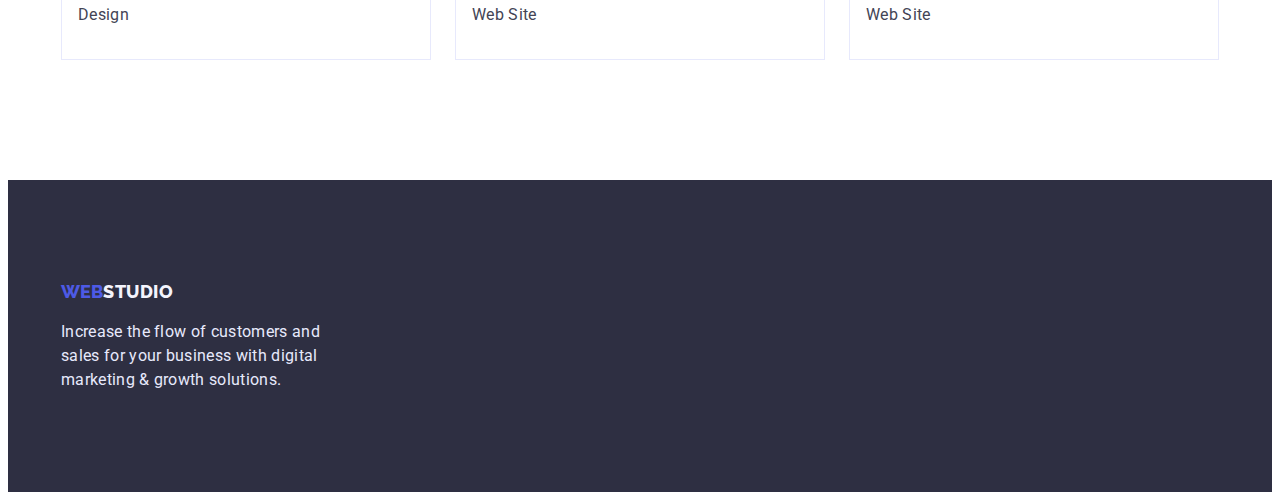
==== commit 95407175: "add css" ====
--- a/portfolio.html
+++ b/portfolio.html
@@ -56,120 +56,155 @@
       </div>
       <!-- Address block -->
     </header>
-    <main class="main container">
+    <main>
       <section class="portfolio-section">
-        <h1 class="visually-hidden">portfolio-main-page</h1>
-        <ul class="portfolio-filtr">
-          <li class="portfolio-item"><button type="button" class="portfolio-button">All</button></li>
-          <li class="portfolio-item">
-            <button type="button" class="portfolio-button">Web Site</button>
-          </li>
-          <li class="portfolio-item"><button type="button" class="portfolio-button">App</button></li>
-          <li class="portfolio-item">
-            <button type="button" class="portfolio-button">Design</button>
-          </li>
-          <li class="portfolio-item">
-            <button type="button" class="portfolio-button">Marketing</button>
-          </li>
-        </ul>
-        <!-- portfolio images -->
-        <ul class="portfolio-images-list">
-          <li>
-            <a href="" class="portfolio-images">
-              <img src="./images/banking-app.jpg" alt="BankApp" width="360" />
-              <h2 class="card-title">Banking App Interface Concept</h2>
-              <p class="article-text">App</p>
-            </a>
-          </li>
-          <li>
-            <a href="" class="portfolio-images">
-              <img
-                src="./images/cashless-payment.jpg"
-                alt="PaymentApp"
-                width="360"
-              />
-              <h2 class="card-title">Cashless Payment</h2>
-              <p class="article-text">Marketing</p></a
-            >
-          </li>
-          <li>
-            <a href="" class="portfolio-images"
-              ><img
-                src="./images/Meditaion-app.jpg"
-                alt="mobile-and-laptop-app"
-                width="360"
-              />
-              <h2 class="card-title">Meditaion App</h2>
-              <p class="article-text">App</p>
-            </a>
-          </li>
-          <li>
-            <a href="" class="portfolio-images">
-              <img
-                src="./images/taxi-service.jpg"
-                alt="taxi-driver"
-                width="360"
-              />
-              <h2 class="card-title">Taxi Service</h2>
-              <p class="article-text">Marketing</p></a
-            >
-          </li>
-          <li>
-            <a href="" class="portfolio-images"
-              ><img
-                src="./images/screen-illustrations.jpg"
-                alt="Illustrations"
-                width="360"
-              />
-              <h2 class="card-title">Screen Illustrations</h2>
-              <p class="article-text">Design</p></a
-            >
-          </li>
-          <li>
-            <a href="" class="portfolio-images">
-              <img
-                src="./images/online-courses.jpg"
-                alt="happy woman"
-                width="360"
-              />
-              <h2 class="card-title">Online Courses</h2>
-              <p class="article-text">Marketing</p></a
-            >
-          </li>
-          <li>
-            <a href="" class="portfolio-images"
-              ><img
-                src="./images/instagram-stories.jpg"
-                alt="stories-concept"
-                width="360"
-              />
-              <h2 class="card-title">Instagram Stories Concept</h2>
-              <p class="article-text">Design</p>
-            </a>
-          </li>
-          <li>
-            <a href="" class="portfolio-images"
-              ><img
-                src="./images/organic-food.jpg"
-                alt="fresh-food"
-                width="360"
-              />
-              <h2 class="card-title">Organic Food</h2>
-              <p class="article-text">Web Site</p>
-            </a>
-          </li>
-          <li>
-            <a href="" class="portfolio-images"
-              ><img
-                src="./images/fresh-coffee.jpg"
-                alt="fresh-coffee"
-                width="360"
-              />
-              <h2 class="card-title">Fresh Coffee</h2>
-              <p class="article-text">Web Site</p>
-            </a>
-          </li>
-        </ul>
+        <div class="main container">
+          <h1 class="visually-hidden">portfolio-main-page</h1>
+          <ul class="portfolio-filtr">
+            <li class="portfolio-item">
+              <button type="button" class="portfolio-button">All</button>
+            </li>
+            <li class="portfolio-item">
+              <button type="button" class="portfolio-button">Web Site</button>
+            </li>
+            <li class="portfolio-item">
+              <button type="button" class="portfolio-button">App</button>
+            </li>
+            <li class="portfolio-item">
+              <button type="button" class="portfolio-button">Design</button>
+            </li>
+            <li class="portfolio-item">
+              <button type="button" class="portfolio-button">Marketing</button>
+            </li>
+          </ul>
+          <!-- portfolio images -->
+          <ul class="portfolio-images-list">
+            <li class="images-item">
+              <a href="" class="portfolio-link">
+                <img
+                  src="./images/banking-app.jpg"
+                  alt="BankApp"
+                  width="360"
+                  class="portfolio-images"
+                />
+                <div class="border-card">
+                  <h2 class="images-tittle">Banking App Interface Concept</h2>
+                  <p class="article-text">App</p>
+                </div>
+              </a>
+            </li>
+            <li class="images-item">
+              <a href="" class="portfolio-link">
+                <img
+                  src="./images/cashless-payment.jpg"
+                  alt="PaymentApp"
+                  width="360"
+                  class="portfolio-images"
+                />
+                <div class="border-card">
+                  <h2 class="images-tittle">Cashless Payment</h2>
+                  <p class="article-text">Marketing</p>
+                </div>
+              </a>
+            </li>
+            <li class="images-item">
+              <a href="" class="portfolio-link"
+                ><img
+                  src="./images/Meditaion-app.jpg"
+                  alt="mobile-and-laptop-app"
+                  width="360"
+                  class="portfolio-images"
+                />
+                <div class="border-card">
+                  <h2 class="images-tittle">Meditaion App</h2>
+                  <p class="article-text">App</p>
+                </div>
+              </a>
+            </li>
+            <li class="images-item">
+              <a href="" class="portfolio-link">
+                <img
+                  src="./images/taxi-service.jpg"
+                  alt="taxi-driver"
+                  width="360"
+                />
+                <div class="border-card">
+                  <h2 class="images-tittle">Taxi Service</h2>
+                  <p class="article-text">Marketing</p>
+                </div></a
+              >
+            </li>
+            <li class="images-item">
+              <a href="" class="portfolio-link"
+                ><img
+                  src="./images/screen-illustrations.jpg"
+                  alt="Illustrations"
+                  width="360"
+                />
+                <div class="border-card">
+                  <h2 class="images-tittle">Screen Illustrations</h2>
+                  <p class="article-text">Design</p>
+                </div></a
+              >
+            </li>
+            <li class="images-item">
+              <a href="" class="portfolio-link">
+                <img
+                  src="./images/online-courses.jpg"
+                  alt="happy woman"
+                  width="360"
+                  class="portfolio-images"
+                />
+                <div class="border-card">
+                  <h2 class="images-tittle">Online Courses</h2>
+                  <p class="article-text">Marketing</p>
+                </div></a
+              >
+            </li>
+            <li class="images-item">
+              <a href="" class="portfolio-link"
+                ><img
+                  src="./images/instagram-stories.jpg"
+                  alt="stories-concept"
+                  width="360"
+                  class="portfolio-images"
+                />
+                <div class="border-card">
+                  <h2 class="images-tittle">Instagram Stories Concept</h2>
+                  <p class="article-text">Design</p>
+                </div>
+              </a>
+            </li>
+            <li class="images-item">
+              <a href="" class="portfolio-link"
+                ><img
+                  src="./images/organic-food.jpg"
+                  alt="fresh-food"
+                  width="360"
+                  class="portfolio-images"
+                />
+                <div class="border-card">
+                  <h2 class="images-tittle">Organic Food</h2>
+                  <p class="article-text">Web Site</p>
+                </div>
+              </a>
+            </li>
+            <li class="images-item">
+              <a href="" class="portfolio-link"
+                ><img
+                  src="./images/fresh-coffee.jpg"
+                  alt="fresh-coffee"
+                  width="360"
+                  class="portfolio-images"
+                />
+                <div class="border-card">
+                  <h2 class="images-tittle">Fresh Coffee</h2>
+                  <p class="article-text">Web Site</p>
+                </div>
+              </a>
+            </li>
+          </ul>
+        </div>
       </section>
     </main>
     <footer>
--- a/css/styles.css
+++ b/css/styles.css
@@ -17,6 +17,7 @@
 }
 
 .container{
+   
     width: 1158px;
     margin: 0 auto;
     padding-left:15px;
@@ -102,11 +103,16 @@
 
 
 /* Portfolio page */
+.portfolio-section{
+    padding-top: 96px;
+    padding-bottom: 120px;
+}
 .portfolio-filtr{
     display: flex;
     justify-content: center;
 list-style: none;
 padding: 0;
+margin: 0;
 
 }
 .portfolio-button{ font-family: inherit;
@@ -118,6 +124,7 @@
             border-radius:4px;
             letter-spacing:0.04em;
         padding: 12px 24px;
+        background-color: var(--our-team-bg-color);
     }
     .portfolio-item:not(:last-child){
         margin-right: 24px;  
@@ -130,15 +137,44 @@
     color: var(--body-bg-color)
 
 }
-.portfolio-images-list{ list-style: none;
-}
-.portfolio-images {
+.portfolio-images-list{ display: flex;
+    flex-wrap: wrap;
+    list-style: none;
+    gap:48px  24px;
+    padding: 0;
+    margin-top:72px;
+    margin-bottom: 0;
+   /* flex-basis: calc((100% - 2*24px)/3); */
+   
+}
+
+.portfolio-link {
     background: var(--body-bg-color);
     width: 360px;
     letter-spacing: 0.02em;
     text-decoration: none;
-    
-}
+}
+.portfolio-images{
+    display: block;
+}
+.images-tittle{
+        font-weight: 500;
+        font-size: 20px;
+        line-height:1.2;
+        letter-spacing: 0.02em;
+        color: var(--main-text-color);
+        margin: 0;
+}
+.images-item{
+    flex-basis:calc(( 100% - 48px)/3);
+}
+.border-card{
+    border-right: 1px solid var(--border-color);
+    border-bottom: 1px solid var(--border-color);
+    border-left: 1px solid var(--border-color);
+    padding: 32px 16px;
+}
+
 /* Footer */
 .footer-section{background-color: var(--second-background-color);
    padding-top: 100px;
